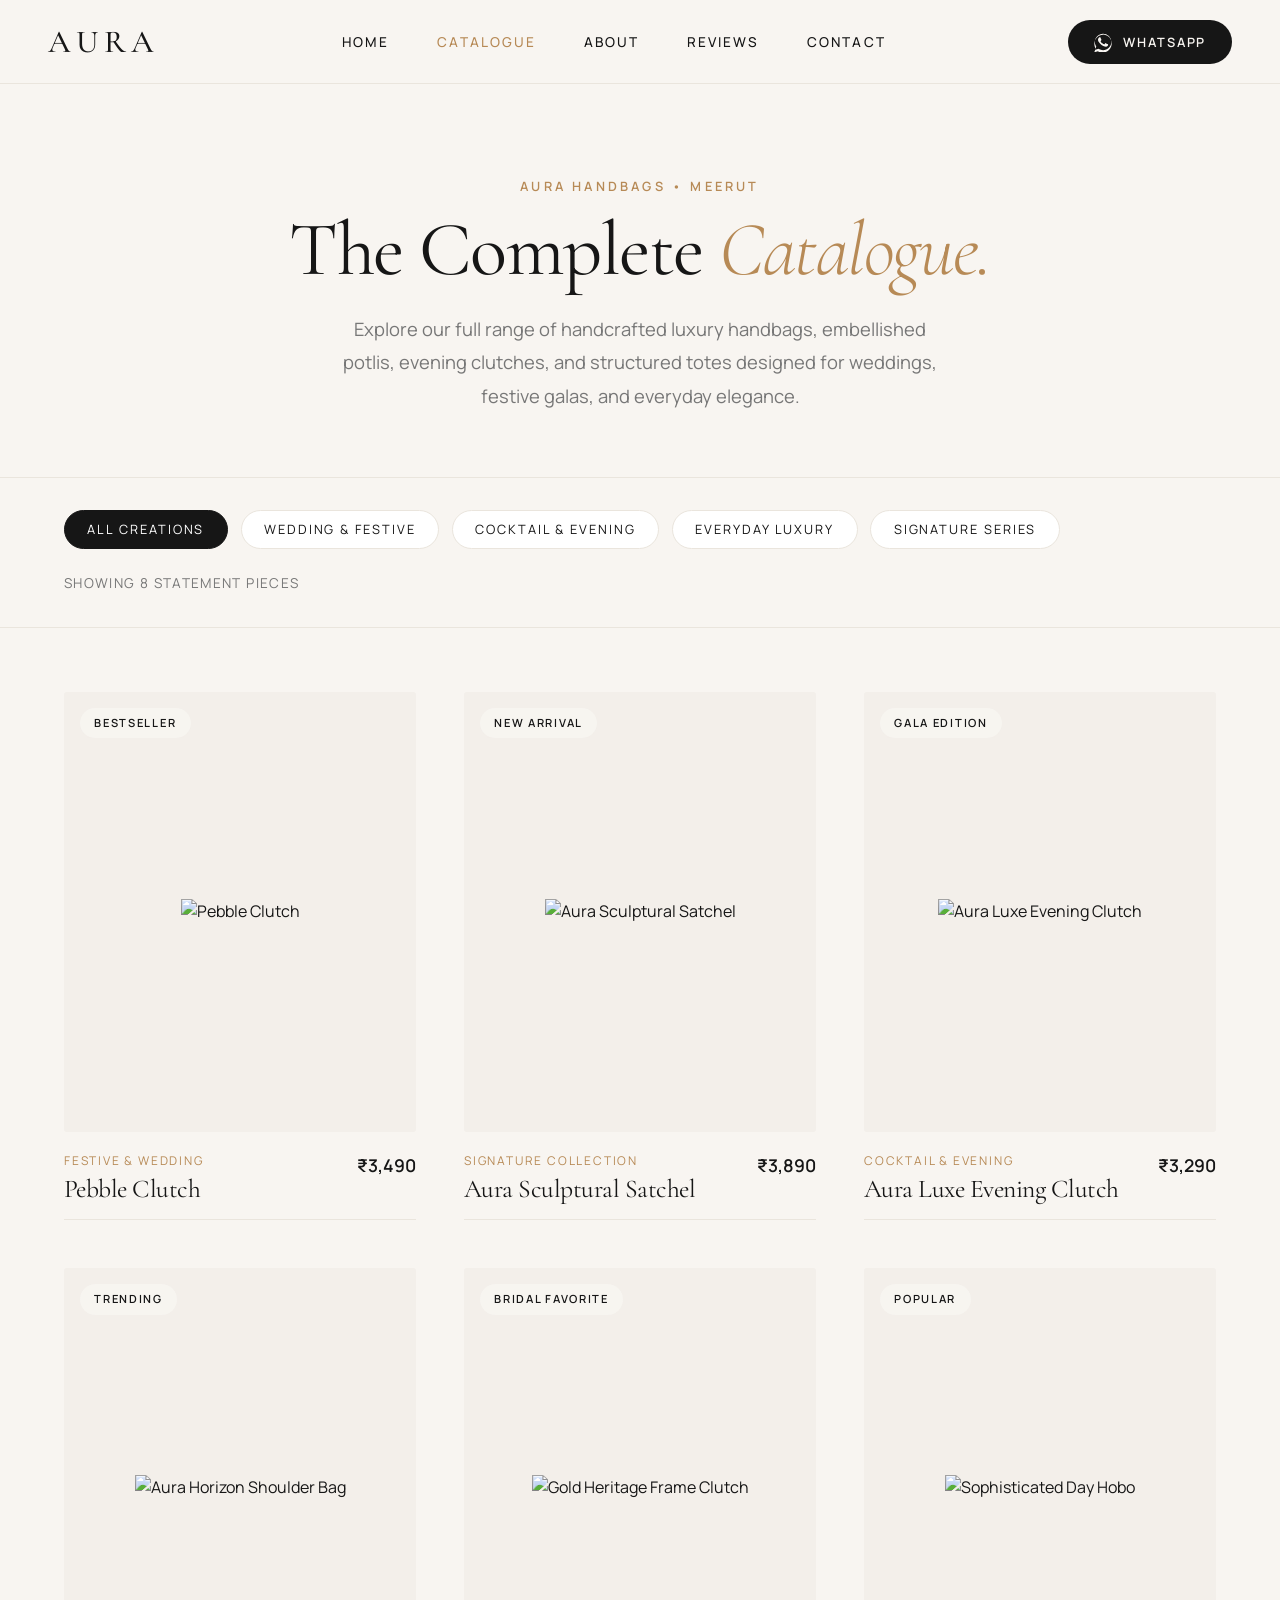
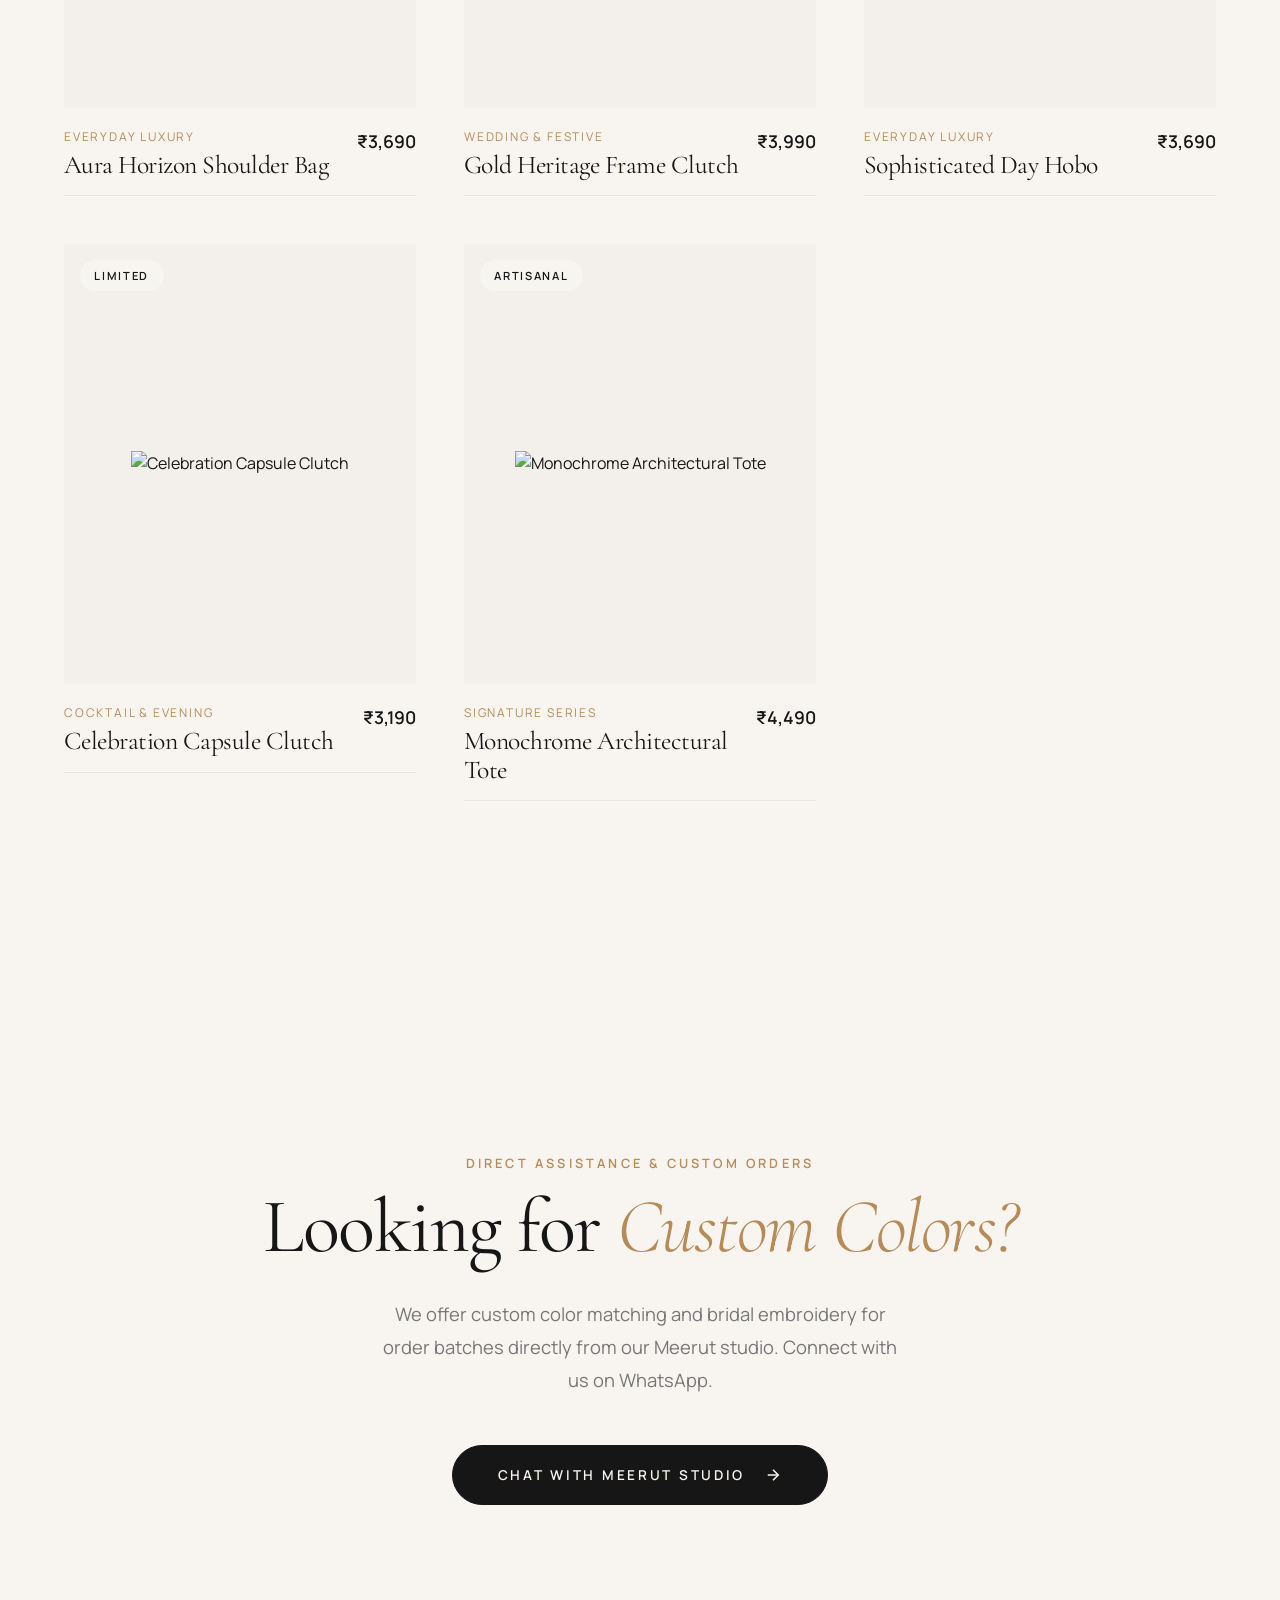
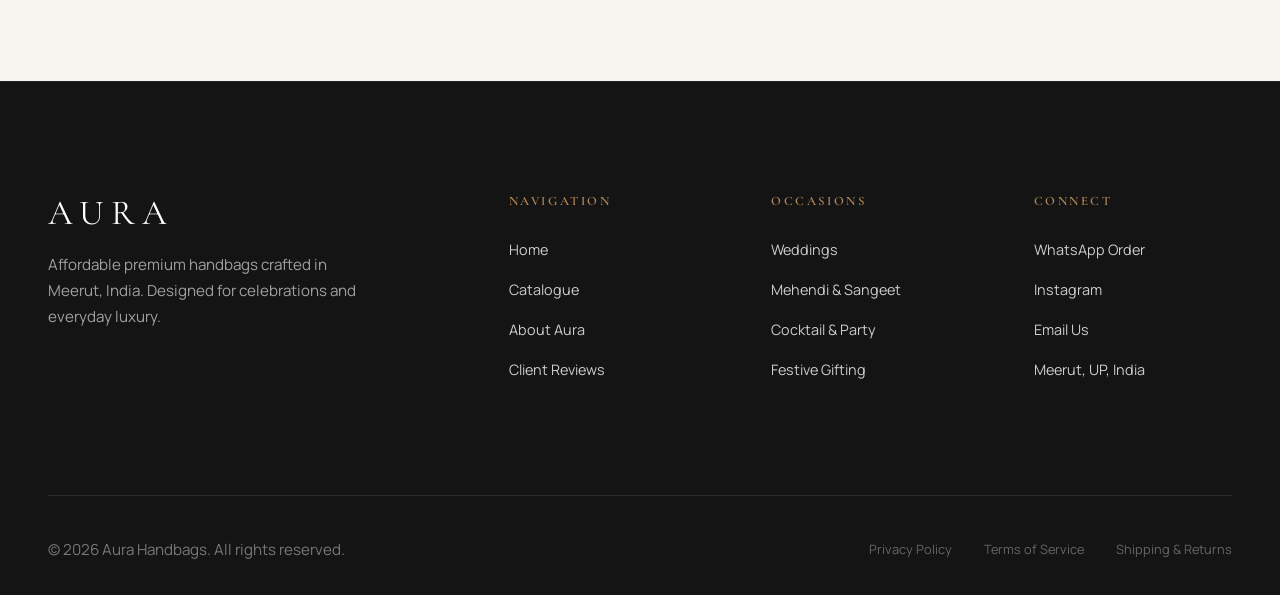
==== collections.html @ 52c67086 "first commit" ====
<!DOCTYPE html>
<html lang="en">
<head>
  <meta charset="UTF-8">
  <meta name="viewport" content="width=device-width, initial-scale=1.0">
  <title>All Collections — AURA Handbags</title>
  <meta name="description" content="Explore the full collection of luxury handbags, bridal potlis, festive clutches, and structured totes by Aura Handbags Meerut.">
  
  <!-- Google Fonts -->
  <link rel="preconnect" href="https://fonts.googleapis.com">
  <link rel="preconnect" href="https://fonts.gstatic.com" crossorigin>
  <link href="https://fonts.googleapis.com/css2?family=Cormorant+Garamond:ital,wght@0,300;0,400;0,500;0,600;1,400&family=Manrope:wght@300;400;500;600;700&display=swap" rel="stylesheet">
  
  <!-- CSS Stylesheets -->
  <link rel="stylesheet" href="css/style.css">
  <link rel="stylesheet" href="css/responsive.css">

  <style>
    /* Collections Page Specific Styles */
    .collections-hero {
      padding: 11rem 4rem 4rem 4rem;
      background-color: var(--bg-primary);
      text-align: center;
      border-bottom: 1px solid var(--border-color);
    }

    .collections-hero-content {
      max-width: 800px;
      margin: 0 auto;
    }

    .collections-hero-title {
      font-size: clamp(3rem, 6vw, 6rem);
      line-height: 1;
      margin-bottom: 1.5rem;
    }

    .collections-hero-title em {
      font-style: italic;
      color: var(--accent-gold);
      font-weight: 300;
    }

    .collections-hero-desc {
      font-size: 1.15rem;
      color: var(--text-secondary);
      line-height: 1.8;
      max-width: 600px;
      margin: 0 auto;
    }

    /* Filter & Controls Bar */
    .filter-bar-section {
      padding: 2rem 4rem;
      background-color: var(--bg-primary);
      position: sticky;
      top: 4.8rem;
      z-index: 100;
      border-bottom: 1px solid var(--border-color);
      backdrop-filter: blur(10px);
      -webkit-backdrop-filter: blur(10px);
    }

    .filter-container {
      max-width: 1600px;
      margin: 0 auto;
      display: flex;
      justify-content: space-between;
      align-items: center;
      flex-wrap: wrap;
      gap: 1.5rem;
    }

    .filter-tags {
      display: flex;
      gap: 0.8rem;
      flex-wrap: wrap;
    }

    .filter-btn {
      font-size: 0.8rem;
      text-transform: uppercase;
      letter-spacing: 0.15em;
      padding: 0.6rem 1.4rem;
      border-radius: 30px;
      border: 1px solid var(--border-color);
      background-color: var(--bg-white);
      color: var(--text-primary);
      cursor: pointer;
      transition: all 0.3s ease;
    }

    .filter-btn.active,
    .filter-btn:hover {
      background-color: var(--text-primary);
      color: var(--bg-white);
      border-color: var(--text-primary);
    }

    .filter-count {
      font-size: 0.85rem;
      color: var(--text-secondary);
      text-transform: uppercase;
      letter-spacing: 0.1em;
    }

    /* Collections Catalogue Grid */
    .catalogue-section {
      padding: 4rem 4rem var(--space-2xl) 4rem;
      background-color: var(--bg-primary);
    }

    .catalogue-grid {
      display: grid;
      grid-template-columns: repeat(3, 1fr);
      gap: 3rem;
      max-width: 1600px;
      margin: 0 auto;
    }

    .catalogue-item {
      display: flex;
      flex-direction: column;
      transition: transform 0.4s var(--ease-out-expo);
    }

    .catalogue-item-img-wrapper {
      position: relative;
      width: 100%;
      aspect-ratio: 4/5;
      overflow: hidden;
      border-radius: 3px;
      background-color: #F3EFEA;
      display: flex;
      align-items: center;
      justify-content: center;
      padding: 1rem;
    }

    .catalogue-item-img-wrapper img {
      max-width: 100%;
      max-height: 100%;
      width: auto;
      height: auto;
      object-fit: contain;
      transition: transform 1s var(--ease-out-expo);
    }

    .catalogue-item:hover .catalogue-item-img-wrapper img {
      transform: scale(1.06);
    }

    .catalogue-badge {
      position: absolute;
      top: 1rem;
      left: 1rem;
      font-size: 0.7rem;
      text-transform: uppercase;
      letter-spacing: 0.15em;
      padding: 0.4rem 0.9rem;
      background-color: rgba(248, 245, 241, 0.9);
      backdrop-filter: blur(4px);
      color: var(--text-primary);
      border-radius: 20px;
      font-weight: 600;
    }

    .catalogue-item-info {
      padding-top: 1.2rem;
      display: flex;
      justify-content: space-between;
      align-items: flex-start;
      border-bottom: 1px solid var(--border-color);
      padding-bottom: 1rem;
    }

    .catalogue-item-cat {
      font-size: 0.75rem;
      text-transform: uppercase;
      letter-spacing: 0.15em;
      color: var(--accent-gold);
      margin-bottom: 0.3rem;
      display: block;
    }

    .catalogue-item-title {
      font-family: var(--font-serif);
      font-size: 1.6rem;
      color: var(--text-primary);
      font-weight: 400;
    }

    .catalogue-item-price {
      font-family: var(--font-sans);
      font-size: 1.1rem;
      font-weight: 600;
      color: var(--text-primary);
    }

    @media screen and (max-width: 1024px) {
      .catalogue-grid {
        grid-template-columns: repeat(2, 1fr);
        gap: 2rem;
      }
      .collections-hero {
        padding: 8rem 2rem 3rem 2rem;
      }
      .filter-bar-section,
      .catalogue-section {
        padding-left: 2rem;
        padding-right: 2rem;
      }
    }

    @media screen and (max-width: 640px) {
      .catalogue-grid {
        grid-template-columns: 1fr;
      }
      .filter-bar-section,
      .catalogue-section {
        padding-left: 1.5rem;
        padding-right: 1.5rem;
      }
    }
  </style>
</head>
<body>

  <!-- Transparent / Sticky Navbar -->
  <header class="navbar scrolled" id="navbar">
    <a href="index.html" class="nav-brand">AURA</a>
    
    <ul class="nav-links" id="nav-menu">
      <li><a href="index.html" class="nav-link">Home</a></li>
      <li><a href="collections.html" class="nav-link active" style="color: var(--accent-gold);">Catalogue</a></li>
      <li><a href="index.html#about" class="nav-link">About</a></li>
      <li><a href="index.html#reviews" class="nav-link">Reviews</a></li>
      <li><a href="#footer" class="nav-link">Contact</a></li>
    </ul>

    <div class="nav-actions">
      <button class="nav-whatsapp-btn whatsapp-trigger" aria-label="Order on WhatsApp">
        <svg viewBox="0 0 24 24">
          <path d="M17.472 14.382c-.297-.149-1.758-.867-2.03-.967-.273-.099-.471-.148-.67.15-.197.297-.767.966-.94 1.164-.173.199-.347.223-.644.075-.297-.15-1.255-.463-2.39-1.475-.883-.788-1.48-1.761-1.653-2.059-.173-.297-.018-.458.13-.606.134-.133.298-.347.446-.521.151-.172.2-.296.3-.495.099-.198.05-.372-.025-.521-.075-.148-.669-1.611-.916-2.206-.242-.579-.487-.501-.669-.51l-.57-.01c-.198 0-.52.074-.792.372s-1.04 1.016-1.04 2.479 1.065 2.876 1.213 3.074c.149.198 2.095 3.2 5.076 4.487.709.306 1.263.489 1.694.626.712.226 1.36.194 1.872.118.571-.085 1.758-.719 2.006-1.413.248-.695.248-1.29.173-1.414-.074-.124-.272-.198-.57-.347m-5.421 7.403h-.004a9.87 9.87 0 01-5.031-1.378l-.361-.214-3.741.982.998-3.648-.235-.374a9.86 9.86 0 01-1.51-5.26c.001-5.45 4.436-9.884 9.888-9.884 2.64 0 5.122 1.03 6.988 2.898a9.825 9.825 0 012.893 6.99c-.002 5.45-4.437 9.884-9.885 9.884m0-18.413C6.442 3.372 1.6 8.213 1.6 14.22c0 2.05.57 4.04 1.646 5.772L1.5 24.283l4.417-1.159c1.67 1.006 3.597 1.537 5.631 1.538h.005c6.01 0 10.852-4.843 10.854-10.852 0-2.898-1.129-5.623-3.18-7.674C17.175 4.085 14.45 2.96 11.601 2.96z"/>
        </svg>
        <span>WhatsApp</span>
      </button>

      <div class="mobile-toggle" aria-label="Toggle Navigation">
        <span></span>
        <span></span>
        <span></span>
      </div>
    </div>
  </header>

  <!-- Collections Hero -->
  <section class="collections-hero">
    <div class="collections-hero-content">
      <span class="subheading">AURA HANDBAGS &bull; MEERUT</span>
      <h1 class="collections-hero-title">The Complete <em>Catalogue.</em></h1>
      <p class="collections-hero-desc">
        Explore our full range of handcrafted luxury handbags, embellished potlis, evening clutches, and structured totes designed for weddings, festive galas, and everyday elegance.
      </p>
    </div>
  </section>

  <!-- Filter & Controls Bar -->
  <section class="filter-bar-section">
    <div class="filter-container">
      <div class="filter-tags">
        <button class="filter-btn active" onclick="filterCatalogue('all', this)">All Creations</button>
        <button class="filter-btn" onclick="filterCatalogue('wedding', this)">Wedding &amp; Festive</button>
        <button class="filter-btn" onclick="filterCatalogue('cocktail', this)">Cocktail &amp; Evening</button>
        <button class="filter-btn" onclick="filterCatalogue('everyday', this)">Everyday Luxury</button>
        <button class="filter-btn" onclick="filterCatalogue('signature', this)">Signature Series</button>
      </div>

      <span class="filter-count" id="item-counter">Showing 8 Statement Pieces</span>
    </div>
  </section>

  <!-- Catalogue Product Grid -->
  <section class="catalogue-section">
    <div class="catalogue-grid" id="catalogue-grid">

      <!-- Item 1 -->
      <div class="catalogue-item" data-category="wedding">
        <a href="product.html?id=pebble-clutch">
          <div class="catalogue-item-img-wrapper">
            <span class="catalogue-badge">Bestseller</span>
            <img src="https://ik.imagekit.io/dhyh95euj/Screenshot_2026_0807_215035.jpg?updatedAt=1786122948588" alt="Pebble Clutch">
          </div>
          <div class="catalogue-item-info">
            <div>
              <span class="catalogue-item-cat">Festive &amp; Wedding</span>
              <h3 class="catalogue-item-title">Pebble Clutch</h3>
            </div>
            <span class="catalogue-item-price">₹3,490</span>
          </div>
        </a>
      </div>

      <!-- Item 2 -->
      <div class="catalogue-item" data-category="signature">
        <a href="product.html?id=aura-satchel">
          <div class="catalogue-item-img-wrapper">
            <span class="catalogue-badge">New Arrival</span>
            <img src="https://ik.imagekit.io/dhyh95euj/Screenshot_2026_0807_214047.jpg?updatedAt=1786122948642" alt="Aura Sculptural Satchel">
          </div>
          <div class="catalogue-item-info">
            <div>
              <span class="catalogue-item-cat">Signature Collection</span>
              <h3 class="catalogue-item-title">Aura Sculptural Satchel</h3>
            </div>
            <span class="catalogue-item-price">₹3,890</span>
          </div>
        </a>
      </div>

      <!-- Item 3 -->
      <div class="catalogue-item" data-category="cocktail">
        <a href="product.html?id=luxe-evening-clutch">
          <div class="catalogue-item-img-wrapper">
            <span class="catalogue-badge">Gala Edition</span>
            <img src="https://ik.imagekit.io/dhyh95euj/Screenshot_2026_0807_213932.jpg?updatedAt=1786122948758" alt="Aura Luxe Evening Clutch">
          </div>
          <div class="catalogue-item-info">
            <div>
              <span class="catalogue-item-cat">Cocktail &amp; Evening</span>
              <h3 class="catalogue-item-title">Aura Luxe Evening Clutch</h3>
            </div>
            <span class="catalogue-item-price">₹3,290</span>
          </div>
        </a>
      </div>

      <!-- Item 4 -->
      <div class="catalogue-item" data-category="everyday">
        <a href="product.html?id=horizon-shoulder-bag">
          <div class="catalogue-item-img-wrapper">
            <span class="catalogue-badge">Trending</span>
            <img src="https://ik.imagekit.io/dhyh95euj/Screenshot_2026_0807_214640.jpg?updatedAt=1786122948462" alt="Aura Horizon Shoulder Bag">
          </div>
          <div class="catalogue-item-info">
            <div>
              <span class="catalogue-item-cat">Everyday Luxury</span>
              <h3 class="catalogue-item-title">Aura Horizon Shoulder Bag</h3>
            </div>
            <span class="catalogue-item-price">₹3,690</span>
          </div>
        </a>
      </div>

      <!-- Item 5 -->
      <div class="catalogue-item" data-category="wedding">
        <a href="product.html?id=royal-potli">
          <div class="catalogue-item-img-wrapper">
            <span class="catalogue-badge">Bridal Favorite</span>
            <img src="https://images.unsplash.com/photo-1594633312681-425c7b97ccd1?auto=format&fit=crop&w=1200&q=80" alt="Gold Heritage Frame Clutch">
          </div>
          <div class="catalogue-item-info">
            <div>
              <span class="catalogue-item-cat">Wedding &amp; Festive</span>
              <h3 class="catalogue-item-title">Gold Heritage Frame Clutch</h3>
            </div>
            <span class="catalogue-item-price">₹3,990</span>
          </div>
        </a>
      </div>

      <!-- Item 6 -->
      <div class="catalogue-item" data-category="everyday">
        <a href="product.html?id=aura-tote">
          <div class="catalogue-item-img-wrapper">
            <span class="catalogue-badge">Popular</span>
            <img src="https://images.unsplash.com/photo-1600857544200-b2f666a9a2ec?auto=format&fit=crop&w=1200&q=80" alt="Sophisticated Day Hobo">
          </div>
          <div class="catalogue-item-info">
            <div>
              <span class="catalogue-item-cat">Everyday Luxury</span>
              <h3 class="catalogue-item-title">Sophisticated Day Hobo</h3>
            </div>
            <span class="catalogue-item-price">₹3,690</span>
          </div>
        </a>
      </div>

      <!-- Item 7 -->
      <div class="catalogue-item" data-category="cocktail">
        <a href="product.html?id=velvet-opulence">
          <div class="catalogue-item-img-wrapper">
            <span class="catalogue-badge">Limited</span>
            <img src="https://images.unsplash.com/photo-1598532163257-ae3c6b2524b6?auto=format&fit=crop&w=1200&q=80" alt="Celebration Capsule Clutch">
          </div>
          <div class="catalogue-item-info">
            <div>
              <span class="catalogue-item-cat">Cocktail &amp; Evening</span>
              <h3 class="catalogue-item-title">Celebration Capsule Clutch</h3>
            </div>
            <span class="catalogue-item-price">₹3,190</span>
          </div>
        </a>
      </div>

      <!-- Item 8 -->
      <div class="catalogue-item" data-category="signature">
        <a href="product.html?id=classic-carryall">
          <div class="catalogue-item-img-wrapper">
            <span class="catalogue-badge">Artisanal</span>
            <img src="https://images.unsplash.com/photo-1584917865442-de89df76afd3?auto=format&fit=crop&w=1200&q=80" alt="Monochrome Architectural Tote">
          </div>
          <div class="catalogue-item-info">
            <div>
              <span class="catalogue-item-cat">Signature Series</span>
              <h3 class="catalogue-item-title">Monochrome Architectural Tote</h3>
            </div>
            <span class="catalogue-item-price">₹4,490</span>
          </div>
        </a>
      </div>

    </div>
  </section>

  <!-- Final CTA Section -->
  <section class="final-cta-section">
    <div class="final-cta-content">
      <span class="subheading">Direct Assistance &amp; Custom Orders</span>
      <h2 class="final-cta-title">Looking for <em>Custom Colors?</em></h2>
      <p class="final-cta-desc">
        We offer custom color matching and bridal embroidery for order batches directly from our Meerut studio. Connect with us on WhatsApp.
      </p>
      <button class="btn-magnetic btn-primary whatsapp-trigger">
        <span class="btn-text">Chat with Meerut Studio</span>
        <svg class="btn-arrow" viewBox="0 0 24 24" fill="none" stroke="currentColor" stroke-width="2">
          <line x1="5" y1="12" x2="19" y2="12"></line>
          <polyline points="12 5 19 12 12 19"></polyline>
        </svg>
      </button>
    </div>
  </section>

  <!-- Minimal Footer -->
  <footer class="footer" id="footer">
    <div class="footer-top">
      <div class="footer-brand">
        <h3 class="footer-logo">AURA</h3>
        <p class="footer-tagline">
          Affordable premium handbags crafted in Meerut, India. Designed for celebrations and everyday luxury.
        </p>
      </div>

      <div>
        <h4 class="footer-col-title">Navigation</h4>
        <ul class="footer-links">
          <li><a href="index.html">Home</a></li>
          <li><a href="collections.html">Catalogue</a></li>
          <li><a href="index.html#about">About Aura</a></li>
          <li><a href="index.html#reviews">Client Reviews</a></li>
        </ul>
      </div>

      <div>
        <h4 class="footer-col-title">Occasions</h4>
        <ul class="footer-links">
          <li><a href="collections.html">Weddings</a></li>
          <li><a href="collections.html">Mehendi &amp; Sangeet</a></li>
          <li><a href="collections.html">Cocktail &amp; Party</a></li>
          <li><a href="collections.html">Festive Gifting</a></li>
        </ul>
      </div>

      <div>
        <h4 class="footer-col-title">Connect</h4>
        <ul class="footer-links">
          <li><a href="#" class="whatsapp-trigger">WhatsApp Order</a></li>
          <li><a href="https://instagram.com" target="_blank" rel="noopener">Instagram</a></li>
          <li><a href="mailto:info@aurahandbags.com">Email Us</a></li>
          <li><a href="#">Meerut, UP, India</a></li>
        </ul>
      </div>
    </div>

    <div class="footer-bottom">
      <p>&copy; 2026 Aura Handbags. All rights reserved.</p>
      <div class="footer-legal">
        <a href="#">Privacy Policy</a>
        <a href="#">Terms of Service</a>
        <a href="#">Shipping &amp; Returns</a>
      </div>
    </div>
  </footer>

  <!-- CDN Scripts -->
  <script src="https://cdnjs.cloudflare.com/ajax/libs/gsap/3.12.5/gsap.min.js"></script>
  <script src="https://cdnjs.cloudflare.com/ajax/libs/gsap/3.12.5/ScrollTrigger.min.js"></script>
  <script src="https://cdn.jsdelivr.net/npm/@studio-freight/lenis@1.0.42/dist/lenis.min.js"></script>
  <script src="https://unpkg.com/split-type"></script>

  <!-- Application Modules -->
  <script src="js/animations.js"></script>
  <script src="js/main.js"></script>

  <script>
    // Catalogue Category Filtering Function
    function filterCatalogue(category, btn) {
      document.querySelectorAll('.filter-btn').forEach(b => b.classList.remove('active'));
      btn.classList.add('active');

      const items = document.querySelectorAll('.catalogue-item');
      let visibleCount = 0;

      items.forEach(item => {
        const itemCat = item.getAttribute('data-category');
        if (category === 'all' || itemCat === category) {
          gsap.to(item, {
            display: 'flex',
            opacity: 1,
            scale: 1,
            duration: 0.4,
            ease: 'power2.out'
          });
          visibleCount++;
        } else {
          gsap.to(item, {
            opacity: 0,
            scale: 0.95,
            duration: 0.3,
            ease: 'power2.in',
            onComplete: () => {
              item.style.display = 'none';
            }
          });
        }
      });

      const counter = document.getElementById('item-counter');
      if (counter) {
        counter.textContent = `Showing ${visibleCount} Statement Pieces`;
      }
    }
  </script>
</body>
</html>
---- css/style.css ----
/* ==========================================================================
   AURA HANDBAGS - Editorial Luxury Design System
   ========================================================================== */

/* --------------------------------------------------------------------------
   1. CSS Custom Properties & Reset
   -------------------------------------------------------------------------- */
:root {
  /* Color Palette */
  --bg-primary: #F8F5F1;
  --bg-white: #FFFFFF;
  --text-primary: #161616;
  --text-secondary: #777777;
  --accent-gold: #B78A56;
  --border-color: #EAE5DD;
  --border-dark: #D4CDC4;

  /* Fonts */
  --font-serif: 'Cormorant Garamond', Georgia, serif;
  --font-sans: 'Manrope', -apple-system, BlinkMacSystemFont, 'Segoe UI', Roboto, sans-serif;

  /* Spacing System */
  --space-xs: 0.5rem;    /* 8px */
  --space-sm: 1rem;     /* 16px */
  --space-md: 2rem;     /* 32px */
  --space-lg: 4rem;     /* 64px */
  --space-xl: 7rem;     /* 112px */
  --space-2xl: 11rem;   /* 176px */

  /* Transitions */
  --ease-out-expo: cubic-bezier(0.16, 1, 0.3, 1);
  --ease-in-out-sine: cubic-bezier(0.37, 0, 0.63, 1);
  --transition-smooth: all 0.6s var(--ease-out-expo);
  --transition-fast: all 0.3s ease;
}

*, *::before, *::after {
  box-sizing: border-box;
  margin: 0;
  padding: 0;
}

html {
  font-size: 16px;
  scroll-behavior: auto; /* Handled by Lenis */
  background-color: var(--bg-primary);
  color: var(--text-primary);
  -webkit-font-smoothing: antialiased;
  -moz-osx-font-smoothing: grayscale;
}

body {
  font-family: var(--font-sans);
  font-weight: 400;
  line-height: 1.6;
  overflow-x: hidden;
  background-color: var(--bg-primary);
  color: var(--text-primary);
  cursor: default;
}

/* Default cursor restored */

img {
  max-width: 100%;
  height: auto;
  display: block;
  object-fit: cover;
}

a {
  color: inherit;
  text-decoration: none;
}

button {
  background: none;
  border: none;
  font-family: inherit;
  color: inherit;
  outline: none;
}

/* --------------------------------------------------------------------------
   2. Typography
   -------------------------------------------------------------------------- */
h1, h2, h3, h4, .font-serif {
  font-family: var(--font-serif);
  font-weight: 400;
  line-height: 1.1;
  letter-spacing: -0.02em;
}

h1 {
  font-size: clamp(3rem, 7.5vw, 7.5rem);
}

h2 {
  font-size: clamp(2.25rem, 5vw, 5rem);
}

h3 {
  font-size: clamp(1.75rem, 3.5vw, 3rem);
}

p {
  font-size: clamp(0.95rem, 1.15vw, 1.15rem);
  color: var(--text-secondary);
  line-height: 1.8;
}

.subheading {
  font-family: var(--font-sans);
  font-size: 0.8rem;
  text-transform: uppercase;
  letter-spacing: 0.25em;
  color: var(--accent-gold);
  font-weight: 600;
  margin-bottom: var(--space-sm);
  display: block;
}

/* Custom cursor disabled */

/* --------------------------------------------------------------------------
   4. Page Loader
   -------------------------------------------------------------------------- */
.page-loader {
  position: fixed;
  top: 0;
  left: 0;
  width: 100vw;
  height: 100vh;
  background-color: var(--bg-white);
  z-index: 10000;
  display: flex;
  flex-direction: column;
  align-items: center;
  justify-content: center;
  gap: 2rem;
}

.loader-brand {
  font-family: var(--font-serif);
  font-size: clamp(2.5rem, 6vw, 5rem);
  letter-spacing: 0.3em;
  text-transform: uppercase;
  color: var(--text-primary);
  overflow: hidden;
}

.loader-brand span {
  display: inline-block;
  transform: translateY(100%);
}

.loader-progress-container {
  width: 180px;
  height: 2px;
  background-color: var(--border-color);
  overflow: hidden;
  position: relative;
}

.loader-progress-bar {
  position: absolute;
  top: 0;
  left: 0;
  width: 0%;
  height: 100%;
  background-color: var(--accent-gold);
  transition: width 0.1s linear;
}

.loader-subtitle {
  font-size: 0.75rem;
  letter-spacing: 0.2em;
  text-transform: uppercase;
  color: var(--text-secondary);
}

/* --------------------------------------------------------------------------
   5. Transparent Navigation Bar
   -------------------------------------------------------------------------- */
.navbar {
  position: fixed;
  top: 0;
  left: 0;
  width: 100%;
  padding: 2.2rem 4rem;
  z-index: 1000;
  display: flex;
  align-items: center;
  justify-content: space-between;
  transition: padding 0.5s var(--ease-out-expo), background-color 0.5s ease, border-bottom 0.5s ease;
}

.navbar.scrolled {
  padding: 1.2rem 4rem;
  background-color: rgba(248, 245, 241, 0.92);
  backdrop-filter: blur(12px);
  -webkit-backdrop-filter: blur(12px);
  border-bottom: 1px solid var(--border-color);
}

/* Online Image Watermark Badge */
.online-image-watermark {
  position: absolute;
  top: 10px;
  right: 10px;
  background-color: rgba(22, 22, 22, 0.75);
  backdrop-filter: blur(4px);
  -webkit-backdrop-filter: blur(4px);
  color: #FFFFFF;
  font-size: 0.62rem;
  font-family: var(--font-sans);
  text-transform: uppercase;
  letter-spacing: 0.15em;
  font-weight: 600;
  padding: 0.35rem 0.7rem;
  border-radius: 20px;
  z-index: 10;
  pointer-events: none;
  border: 1px solid rgba(255, 255, 255, 0.25);
  box-shadow: 0 4px 12px rgba(0, 0, 0, 0.15);
}

.nav-brand {
  font-family: var(--font-serif);
  font-size: 2rem;
  font-weight: 500;
  letter-spacing: 0.18em;
  text-transform: uppercase;
  color: var(--text-primary);
}

.nav-links {
  display: flex;
  align-items: center;
  gap: 3rem;
  list-style: none;
}

.nav-link {
  font-size: 0.85rem;
  text-transform: uppercase;
  letter-spacing: 0.15em;
  font-weight: 500;
  color: var(--text-primary);
  position: relative;
  padding: 0.3rem 0;
  transition: color 0.3s ease;
}

.nav-link::after {
  content: '';
  position: absolute;
  bottom: 0;
  left: 0;
  width: 0%;
  height: 1px;
  background-color: var(--accent-gold);
  transition: width 0.3s var(--ease-out-expo);
}

.nav-link:hover {
  color: var(--accent-gold);
}

.nav-link:hover::after {
  width: 100%;
}

.nav-actions {
  display: flex;
  align-items: center;
  gap: 1.5rem;
}

.nav-whatsapp-btn {
  display: inline-flex;
  align-items: center;
  gap: 0.6rem;
  font-size: 0.8rem;
  text-transform: uppercase;
  letter-spacing: 0.15em;
  font-weight: 600;
  color: var(--bg-primary);
  background-color: var(--text-primary);
  padding: 0.75rem 1.6rem;
  border-radius: 40px;
  transition: var(--transition-smooth);
  position: relative;
  overflow: hidden;
}

.nav-whatsapp-btn:hover {
  background-color: var(--accent-gold);
  color: var(--bg-white);
}

.nav-whatsapp-btn svg {
  width: 20px;
  height: 20px;
  fill: currentColor;
  flex-shrink: 0;
}

/* Mobile Menu Toggle */
.mobile-toggle {
  display: none;
  flex-direction: column;
  gap: 6px;
  width: 28px;
  cursor: pointer;
  z-index: 1001;
}

.mobile-toggle span {
  display: block;
  width: 100%;
  height: 1.5px;
  background-color: var(--text-primary);
  transition: var(--transition-fast);
}

/* --------------------------------------------------------------------------
   6. Hero Section
   -------------------------------------------------------------------------- */
.hero-section {
  position: relative;
  min-height: 100vh;
  width: 100%;
  padding: 10rem 4rem 4rem 4rem;
  display: flex;
  align-items: center;
  overflow: hidden;
  background-color: var(--bg-primary);
}

.hero-bg-overlay {
  position: absolute;
  top: 0;
  left: 0;
  width: 100%;
  height: 100%;
  background: radial-gradient(circle at 70% 30%, rgba(234, 229, 221, 0.5) 0%, transparent 60%);
  pointer-events: none;
  z-index: 1;
}

.hero-grid {
  display: grid;
  grid-template-columns: 1fr 1fr;
  align-items: center;
  width: 100%;
  max-width: 1600px;
  margin: 0 auto;
  gap: 4rem;
  position: relative;
  z-index: 2;
}

.hero-content {
  display: flex;
  flex-direction: column;
  align-items: flex-start;
  max-width: 640px;
}

.hero-tag {
  font-size: 0.85rem;
  text-transform: uppercase;
  letter-spacing: 0.3em;
  color: var(--accent-gold);
  font-weight: 600;
  margin-bottom: 1.5rem;
}

.hero-title {
  font-size: clamp(3.5rem, 6.5vw, 6.5rem);
  line-height: 0.95;
  margin-bottom: 2rem;
  color: var(--text-primary);
}

.hero-title em {
  font-style: italic;
  font-weight: 300;
  color: var(--accent-gold);
}

.hero-description {
  font-size: 1.15rem;
  color: var(--text-secondary);
  margin-bottom: 3rem;
  max-width: 480px;
  line-height: 1.8;
}

.hero-visual {
  position: relative;
  width: 100%;
  height: 70vh;
  max-height: 750px;
  display: flex;
  align-items: center;
  justify-content: center;
}

.hero-image-wrapper {
  position: relative;
  width: 85%;
  height: 90%;
  border-radius: 4px;
  overflow: hidden;
  box-shadow: 0 30px 60px rgba(0, 0, 0, 0.06);
}

.hero-image-wrapper img {
  width: 100%;
  height: 100%;
  object-fit: cover;
  transform: scale(1.1);
  transition: transform 1.2s var(--ease-out-expo);
}

.hero-floating-tag {
  position: absolute;
  bottom: 10%;
  left: -5%;
  background: var(--bg-white);
  padding: 1.5rem 2rem;
  border-radius: 2px;
  box-shadow: 0 20px 40px rgba(0, 0, 0, 0.05);
  border: 1px solid var(--border-color);
  z-index: 3;
}

.hero-floating-tag span {
  display: block;
}

.hero-floating-tag .tag-label {
  font-size: 0.75rem;
  text-transform: uppercase;
  letter-spacing: 0.15em;
  color: var(--text-secondary);
}

.hero-floating-tag .tag-val {
  font-family: var(--font-serif);
  font-size: 1.5rem;
  color: var(--text-primary);
  font-weight: 500;
}

/* --------------------------------------------------------------------------
   7. Buttons & Magnetic Micro-interactions
   -------------------------------------------------------------------------- */
.btn-magnetic {
  display: inline-flex;
  align-items: center;
  gap: 1.2rem;
  padding: 1.25rem 2.8rem;
  border-radius: 50px;
  font-size: 0.85rem;
  text-transform: uppercase;
  letter-spacing: 0.2em;
  font-weight: 600;
  position: relative;
  overflow: hidden;
  transition: transform 0.3s ease;
}

.btn-primary {
  background-color: var(--text-primary);
  color: var(--bg-primary);
  border: 1px solid var(--text-primary);
}

.btn-primary .btn-text {
  position: relative;
  z-index: 2;
  transition: color 0.4s ease;
}

.btn-primary .btn-arrow {
  position: relative;
  z-index: 2;
  width: 18px;
  height: 18px;
  transition: transform 0.4s var(--ease-out-expo);
}

.btn-primary::before {
  content: '';
  position: absolute;
  top: 50%;
  left: 50%;
  width: 300%;
  height: 300%;
  background-color: var(--accent-gold);
  border-radius: 50%;
  transform: translate(-50%, -50%) scale(0);
  transition: transform 0.6s var(--ease-out-expo);
  z-index: 1;
}

.btn-primary:hover::before {
  transform: translate(-50%, -50%) scale(1);
}

.btn-primary:hover .btn-text {
  color: var(--bg-white);
}

.btn-primary:hover .btn-arrow {
  transform: translateX(6px);
}

.btn-secondary {
  background-color: transparent;
  color: var(--text-primary);
  border: 1px solid var(--border-dark);
}

.btn-secondary:hover {
  border-color: var(--text-primary);
  background-color: rgba(22, 22, 22, 0.03);
}

/* --------------------------------------------------------------------------
   8. Featured Collection Section (Editorial Composition)
   -------------------------------------------------------------------------- */
.collection-section {
  padding: var(--space-xl) 4rem;
  background-color: var(--bg-primary);
  position: relative;
}

.section-header {
  max-width: 600px;
  margin-bottom: var(--space-lg);
}

.section-header .section-title {
  font-size: clamp(2.5rem, 4.5vw, 4.5rem);
  margin-top: 0.5rem;
}

/* Asymmetric Editorial Grid */
.collection-editorial-grid {
  display: grid;
  grid-template-columns: repeat(12, 1fr);
  gap: 2.5rem;
  align-items: start;
}

.collection-item {
  position: relative;
}

.collection-item-1 {
  grid-column: 1 / span 7;
}

.collection-item-2 {
  grid-column: 8 / span 5;
  margin-top: 6rem;
}

.collection-item-3 {
  grid-column: 2 / span 5;
  margin-top: -3rem;
}

.collection-item-4 {
  grid-column: 7 / span 6;
  margin-top: 4rem;
}

.item-image-wrapper {
  position: relative;
  width: 100%;
  aspect-ratio: 4/5;
  overflow: hidden;
  border-radius: 3px;
  background-color: #F3EFEA;
  display: flex;
  align-items: center;
  justify-content: center;
  padding: 1rem;
}

.item-image-wrapper img {
  max-width: 100%;
  max-height: 100%;
  width: auto;
  height: auto;
  object-fit: contain;
  transition: transform 1.2s var(--ease-out-expo), filter 0.8s ease;
}

.collection-item:hover .item-image-wrapper img {
  transform: scale(1.05);
}

/* Product Info Overlay on Hover */
.item-info {
  margin-top: 1.5rem;
  display: flex;
  justify-content: space-between;
  align-items: flex-end;
  border-bottom: 1px solid var(--border-color);
  padding-bottom: 1rem;
}

.item-details .item-cat {
  font-size: 0.75rem;
  text-transform: uppercase;
  letter-spacing: 0.18em;
  color: var(--accent-gold);
  margin-bottom: 0.3rem;
}

.item-details .item-name {
  font-family: var(--font-serif);
  font-size: 1.8rem;
  font-weight: 400;
  color: var(--text-primary);
}

.item-price-tag {
  text-align: right;
}

.item-price-tag .item-price {
  font-family: var(--font-sans);
  font-size: 1.1rem;
  font-weight: 600;
  color: var(--text-primary);
}

.item-price-tag .item-cta {
  font-size: 0.75rem;
  text-transform: uppercase;
  letter-spacing: 0.12em;
  color: var(--accent-gold);
  display: block;
  opacity: 0;
  transform: translateY(5px);
  transition: opacity 0.3s ease, transform 0.3s ease;
}

.collection-item:hover .item-cta {
  opacity: 1;
  transform: translateY(0);
}

/* --------------------------------------------------------------------------
   9. Pinned Horizontal Scroll Section
   -------------------------------------------------------------------------- */
.horizontal-scroll-section {
  position: relative;
  overflow: hidden;
  background-color: #121212;
  color: #FFFFFF;
}

.horizontal-scroll-container {
  height: 100vh;
  width: 100%;
  display: flex;
  align-items: center;
  position: relative;
}

.horizontal-track {
  display: flex;
  gap: 8vw;
  padding: 0 10vw;
  height: 75vh;
  align-items: center;
  will-change: transform;
}

.horizontal-slide {
  flex: 0 0 70vw;
  max-width: 950px;
  height: 100%;
  display: grid;
  grid-template-columns: 1fr 1fr;
  gap: 4rem;
  align-items: center;
  background-color: #1A1A1A;
  padding: 3.5rem;
  border-radius: 4px;
  border: 1px solid rgba(255, 255, 255, 0.08);
}

.slide-image-wrapper {
  width: 100%;
  height: 100%;
  overflow: hidden;
  border-radius: 2px;
}

.slide-image-wrapper img {
  width: 100%;
  height: 100%;
  object-fit: cover;
  transition: transform 1.2s var(--ease-out-expo);
}

.horizontal-slide:hover .slide-image-wrapper img {
  transform: scale(1.06);
}

.slide-content {
  display: flex;
  flex-direction: column;
  align-items: flex-start;
}

.slide-number {
  font-family: var(--font-serif);
  font-size: 3rem;
  color: var(--accent-gold);
  margin-bottom: 1rem;
  opacity: 0.8;
}

.slide-title {
  font-size: clamp(2rem, 3.5vw, 3.2rem);
  color: #FFFFFF;
  line-height: 1.1;
  margin-bottom: 1.5rem;
}

.slide-desc {
  color: rgba(255, 255, 255, 0.65);
  font-size: 1rem;
  margin-bottom: 2.5rem;
}

.slide-btn {
  border-color: rgba(255, 255, 255, 0.3);
  color: #FFFFFF;
}

.slide-btn:hover {
  background-color: var(--accent-gold);
  border-color: var(--accent-gold);
  color: #FFFFFF;
}

/* --------------------------------------------------------------------------
   10. About Aura Section (Editorial Split)
   -------------------------------------------------------------------------- */
.about-section {
  padding: var(--space-2xl) 4rem var(--space-xl) 4rem;
  background-color: var(--bg-primary);
}

.about-grid {
  display: grid;
  grid-template-columns: 1fr 1fr;
  gap: 6rem;
  align-items: center;
  max-width: 1500px;
  margin: 0 auto;
}

.about-visual {
  position: relative;
}

.about-img-container {
  position: relative;
  width: 100%;
  height: 680px;
  border-radius: 4px;
  overflow: hidden;
}

.about-img-container img {
  width: 100%;
  height: 100%;
  object-fit: cover;
}

.about-badge {
  position: absolute;
  top: -2rem;
  right: -2rem;
  width: 140px;
  height: 140px;
  background-color: var(--accent-gold);
  color: var(--bg-white);
  border-radius: 50%;
  display: flex;
  flex-direction: column;
  align-items: center;
  justify-content: center;
  text-align: center;
  font-family: var(--font-serif);
  font-size: 1.1rem;
  box-shadow: 0 15px 30px rgba(183, 138, 86, 0.3);
}

.about-badge span {
  font-family: var(--font-sans);
  font-size: 0.65rem;
  text-transform: uppercase;
  letter-spacing: 0.15em;
}

.about-content {
  display: flex;
  flex-direction: column;
  align-items: flex-start;
}

.about-title {
  font-size: clamp(2.5rem, 4.5vw, 4.5rem);
  margin-bottom: 2rem;
  line-height: 1.05;
}

.about-lead {
  font-size: 1.25rem;
  color: var(--text-primary);
  font-weight: 400;
  margin-bottom: 1.5rem;
  line-height: 1.6;
}

.about-text {
  margin-bottom: 3rem;
}

/* Stat Grid */
.about-stats-grid {
  display: grid;
  grid-template-columns: repeat(2, 1fr);
  gap: 2.5rem;
  width: 100%;
  border-top: 1px solid var(--border-color);
  padding-top: 2.5rem;
}

.stat-item {
  display: flex;
  flex-direction: column;
}

.stat-number {
  font-family: var(--font-serif);
  font-size: 3.2rem;
  color: var(--text-primary);
  line-height: 1;
  font-weight: 500;

  display: flex;
  align-items: baseline;
}

.stat-number .plus {
  color: var(--accent-gold);
  font-size: 2.2rem;
  margin-left: 0.2rem;
}

.stat-label {
  font-size: 0.85rem;
  text-transform: uppercase;
  letter-spacing: 0.12em;
  color: var(--text-secondary);
  margin-top: 0.5rem;
}

/* --------------------------------------------------------------------------
   11. Why Choose Aura (Typography-First, No Icons)
   -------------------------------------------------------------------------- */
.why-section {
  padding: var(--space-xl) 4rem;
  background-color: var(--bg-white);
  border-top: 1px solid var(--border-color);
  border-bottom: 1px solid var(--border-color);
}

.why-header {
  text-align: center;
  max-width: 700px;
  margin: 0 auto var(--space-xl) auto;
}

.why-grid {
  display: grid;
  grid-template-columns: repeat(4, 1fr);
  gap: 3rem;
  max-width: 1600px;
  margin: 0 auto;
}

.why-card {
  display: flex;
  flex-direction: column;
  padding-top: 2rem;
  border-top: 1px solid var(--border-color);
  transition: border-color 0.4s ease;
}

.why-card:hover {
  border-color: var(--accent-gold);
}

.why-num {
  font-family: var(--font-serif);
  font-size: 3.5rem;
  color: var(--accent-gold);
  line-height: 1;
  margin-bottom: 1.5rem;
  font-weight: 300;
}

.why-title {
  font-family: var(--font-serif);
  font-size: 1.75rem;
  margin-bottom: 1rem;
  color: var(--text-primary);
}

.why-desc {
  font-size: 0.95rem;
  color: var(--text-secondary);
  line-height: 1.7;
}

/* --------------------------------------------------------------------------
   12. Editorial Photography Banner
   -------------------------------------------------------------------------- */
.editorial-banner-section {
  position: relative;
  width: 100%;
  height: 85vh;
  min-height: 600px;
  display: flex;
  align-items: center;
  justify-content: center;
  overflow: hidden;
  background-color: #000;
}

.editorial-banner-bg {
  position: absolute;
  top: 0;
  left: 0;
  width: 100%;
  height: 100%;
  object-fit: cover;
  opacity: 0.75;
  filter: brightness(0.9);
  transform: scale(1.08);
}

.editorial-banner-content {
  position: relative;
  z-index: 2;
  text-align: center;
  color: #FFFFFF;
  max-width: 900px;
  padding: 0 2rem;
}

.editorial-banner-title {
  font-size: clamp(3rem, 6vw, 6.5rem);
  line-height: 1;
  margin-bottom: 2rem;
  color: #FFFFFF;
  text-shadow: 0 10px 30px rgba(0, 0, 0, 0.4);
}

.editorial-banner-title em {
  font-style: italic;
  color: var(--accent-gold);
  font-weight: 300;
}

.editorial-banner-tag {
  font-size: 0.85rem;
  text-transform: uppercase;
  letter-spacing: 0.3em;
  color: var(--accent-gold);
  font-weight: 600;
  margin-bottom: 1.5rem;
  display: block;
}

/* --------------------------------------------------------------------------
   13. Instagram / Campaign Masonry Gallery
   -------------------------------------------------------------------------- */
.instagram-section {
  padding: var(--space-2xl) 4rem var(--space-xl) 4rem;
  background-color: var(--bg-primary);
}

.insta-grid {
  display: grid;
  grid-template-columns: repeat(4, 1fr);
  gap: 2rem;
  max-width: 1600px;
  margin: 0 auto;
}

.insta-item {
  position: relative;
  overflow: hidden;
  border-radius: 3px;
  aspect-ratio: 1;
}

.insta-item-tall {
  aspect-ratio: 4/5;
}

.insta-item img {
  width: 100%;
  height: 100%;
  object-fit: cover;
  transition: transform 1s var(--ease-out-expo);
}

.insta-overlay {
  position: absolute;
  top: 0;
  left: 0;
  width: 100%;
  height: 100%;
  background: rgba(22, 22, 22, 0.4);
  display: flex;
  align-items: center;
  justify-content: center;
  opacity: 0;
  transition: opacity 0.4s ease;
}

.insta-overlay span {
  font-size: 0.8rem;
  text-transform: uppercase;
  letter-spacing: 0.2em;
  color: #FFFFFF;
  border: 1px solid rgba(255, 255, 255, 0.6);
  padding: 0.8rem 1.6rem;
  border-radius: 30px;
  transform: translateY(10px);
  transition: transform 0.4s var(--ease-out-expo);
}

.insta-item:hover img {
  transform: scale(1.08);
}

.insta-item:hover .insta-overlay {
  opacity: 1;
}

.insta-item:hover .insta-overlay span {
  transform: translateY(0);
}

/* --------------------------------------------------------------------------
   14. Customer Reviews Section
   -------------------------------------------------------------------------- */
.reviews-section {
  padding: var(--space-xl) 4rem;
  background-color: var(--bg-white);
  border-top: 1px solid var(--border-color);
}

.reviews-container {
  max-width: 1000px;
  margin: 0 auto;
  text-align: center;
  position: relative;
}

.quote-icon {
  font-family: var(--font-serif);
  font-size: 6rem;
  color: var(--accent-gold);
  line-height: 0.5;
  margin-bottom: 2rem;
  opacity: 0.5;
}

.review-quote {
  font-family: var(--font-serif);
  font-size: clamp(1.8rem, 3vw, 2.8rem);
  line-height: 1.35;
  color: var(--text-primary);
  margin-bottom: 2.5rem;
  font-weight: 300;
  font-style: italic;
}

.review-author {
  display: flex;
  align-items: center;
  justify-content: center;
  gap: 1.2rem;
}

.author-avatar {
  width: 60px;
  height: 60px;
  border-radius: 50%;
  overflow: hidden;
  border: 2px solid var(--accent-gold);
}

.author-avatar img {
  width: 100%;
  height: 100%;
  object-fit: cover;
}

.author-meta {
  text-align: left;
}

.author-name {
  font-family: var(--font-sans);
  font-size: 1rem;
  font-weight: 600;
  color: var(--text-primary);
}

.author-location {
  font-size: 0.78rem;
  color: var(--text-secondary);
  text-transform: uppercase;
  letter-spacing: 0.1em;
}

/* --------------------------------------------------------------------------
   15. Final CTA Section
   -------------------------------------------------------------------------- */
.final-cta-section {
  padding: var(--space-2xl) 4rem;
  background-color: var(--bg-primary);
  text-align: center;
  position: relative;
  overflow: hidden;
}

.final-cta-content {
  max-width: 850px;
  margin: 0 auto;
  display: flex;
  flex-direction: column;
  align-items: center;
}

.final-cta-title {
  font-size: clamp(3rem, 6vw, 6rem);
  line-height: 1;
  margin-bottom: 2rem;
}

.final-cta-title em {
  color: var(--accent-gold);
  font-style: italic;
  font-weight: 300;
}

.final-cta-desc {
  font-size: 1.15rem;
  color: var(--text-secondary);
  margin-bottom: 3rem;
  max-width: 520px;
}

/* --------------------------------------------------------------------------
   16. Minimalist Footer
   -------------------------------------------------------------------------- */
.footer {
  background-color: #141414;
  color: #888888;
  padding: var(--space-xl) 4rem var(--space-md) 4rem;
  border-top: 1px solid rgba(255, 255, 255, 0.05);
}

.footer-top {
  display: grid;
  grid-template-columns: 2fr 1fr 1fr 1fr;
  gap: 4rem;
  padding-bottom: var(--space-xl);
  border-bottom: 1px solid rgba(255, 255, 255, 0.1);
}

.footer-brand {
  display: flex;
  flex-direction: column;
  align-items: flex-start;
}

.footer-logo {
  font-family: var(--font-serif);
  font-size: 2.2rem;
  letter-spacing: 0.2em;
  color: #FFFFFF;
  margin-bottom: 1.2rem;
  text-transform: uppercase;
}

.footer-tagline {
  font-size: 0.95rem;
  max-width: 320px;
  line-height: 1.7;
  color: #A0A0A0;
}

.footer-col-title {
  font-size: 0.8rem;
  text-transform: uppercase;
  letter-spacing: 0.2em;
  color: var(--accent-gold);
  margin-bottom: 1.8rem;
  font-weight: 600;
}

.footer-links {
  list-style: none;
  display: flex;
  flex-direction: column;
  gap: 0.9rem;
}

.footer-links a {
  font-size: 0.9rem;
  color: #CCCCCC;
  transition: color 0.3s ease;
}

.footer-links a:hover {
  color: var(--accent-gold);
}

.footer-bottom {
  display: flex;
  justify-content: space-between;
  align-items: center;
  padding-top: 2.5rem;
  font-size: 0.8rem;
  color: #666666;
}

.footer-legal {
  display: flex;
  gap: 2rem;
}

.footer-legal a:hover {
  color: #999999;
}
---- css/responsive.css ----
/* ==========================================================================
   AURA HANDBAGS - Responsive Breakpoints & Mobile Recomposition
   ========================================================================== */

/* Large Laptops & Desktops (1440px and below) */
@media screen and (max-width: 1440px) {
  .navbar {
    padding: 2rem 3rem;
  }
  .navbar.scrolled {
    padding: 1rem 3rem;
  }
  .hero-section {
    padding: 9rem 3rem 3rem 3rem;
  }
  .collection-section,
  .about-section,
  .why-section,
  .instagram-section,
  .reviews-section,
  .final-cta-section,
  .footer {
    padding-left: 3rem;
    padding-right: 3rem;
  }
}

/* Tablets / Medium Laptops (1024px and below) */
@media screen and (max-width: 1024px) {
  .navbar {
    padding: 1.5rem 2rem;
  }
  .navbar.scrolled {
    padding: 1rem 2rem;
  }
  .nav-links {
    gap: 1.8rem;
  }
  
  .hero-grid {
    grid-template-columns: 1fr;
    gap: 3rem;
  }

  .hero-visual {
    height: 50vh;
  }

  .collection-editorial-grid {
    grid-template-columns: 1fr 1fr;
    gap: 2rem;
  }

  .collection-item-1,
  .collection-item-2,
  .collection-item-3,
  .collection-item-4 {
    grid-column: auto;
    margin-top: 0 !important;
  }

  .horizontal-track {
    gap: 4vw;
  }

  .horizontal-slide {
    flex: 0 0 85vw;
    grid-template-columns: 1fr;
    padding: 2.5rem;
    gap: 2rem;
  }

  .slide-image-wrapper {
    height: 280px;
  }

  .about-grid {
    grid-template-columns: 1fr;
    gap: 4rem;
  }

  .about-img-container {
    height: 500px;
  }

  .why-grid {
    grid-template-columns: repeat(2, 1fr);
    gap: 2.5rem;
  }

  .insta-grid {
    grid-template-columns: repeat(2, 1fr);
  }

  .footer-top {
    grid-template-columns: 1fr 1fr;
    gap: 3rem;
  }
}

/* Mobile Devices (768px and below) */
@media screen and (max-width: 768px) {
  /* Disable custom cursor on touch devices */
  .custom-cursor,
  .cursor-follower {
    display: none !important;
  }

  body {
    cursor: auto !important;
  }

  a, button, input, textarea, select {
    cursor: auto !important;
  }

  .navbar {
    padding: 1.2rem 1.5rem;
  }

  .navbar.scrolled {
    padding: 0.9rem 1.5rem;
  }

  .mobile-toggle {
    display: flex;
  }

  .nav-links {
    position: fixed;
    top: 0;
    right: -100%;
    width: 80vw;
    max-width: 380px;
    height: 100vh;
    background-color: var(--bg-primary);
    flex-direction: column;
    justify-content: center;
    align-items: flex-start;
    padding: 3rem;
    gap: 2rem;
    box-shadow: -10px 0 40px rgba(0, 0, 0, 0.1);
    transition: right 0.5s var(--ease-out-expo);
    z-index: 1000;
  }

  .nav-links.active {
    right: 0;
  }

  .hero-section {
    padding: 7rem 1.5rem 3rem 1.5rem;
    min-height: auto;
  }

  .hero-title {
    font-size: 3rem;
  }

  .hero-visual {
    height: 380px;
  }

  .hero-floating-tag {
    left: 0;
    bottom: -1rem;
    padding: 1rem 1.2rem;
  }

  .collection-section,
  .about-section,
  .why-section,
  .instagram-section,
  .reviews-section,
  .final-cta-section,
  .footer {
    padding-left: 1.5rem;
    padding-right: 1.5rem;
    padding-top: 4rem;
    padding-bottom: 4rem;
  }

  .collection-editorial-grid {
    grid-template-columns: 1fr;
    gap: 3rem;
  }

  .horizontal-track {
    padding: 0 5vw;
  }

  .horizontal-slide {
    flex: 0 0 90vw;
    padding: 1.8rem;
  }

  .about-badge {
    top: -1rem;
    right: -1rem;
    width: 100px;
    height: 100px;
    font-size: 0.9rem;
  }

  .about-stats-grid {
    grid-template-columns: 1fr;
    gap: 1.8rem;
  }

  .why-grid {
    grid-template-columns: 1fr;
    gap: 2rem;
  }

  .editorial-banner-section {
    height: 60vh;
  }

  .insta-grid {
    grid-template-columns: 1fr;
    gap: 1.5rem;
  }

  .footer-top {
    grid-template-columns: 1fr;
    gap: 2.5rem;
  }

  .footer-bottom {
    flex-direction: column;
    gap: 1.5rem;
    align-items: flex-start;
  }
}
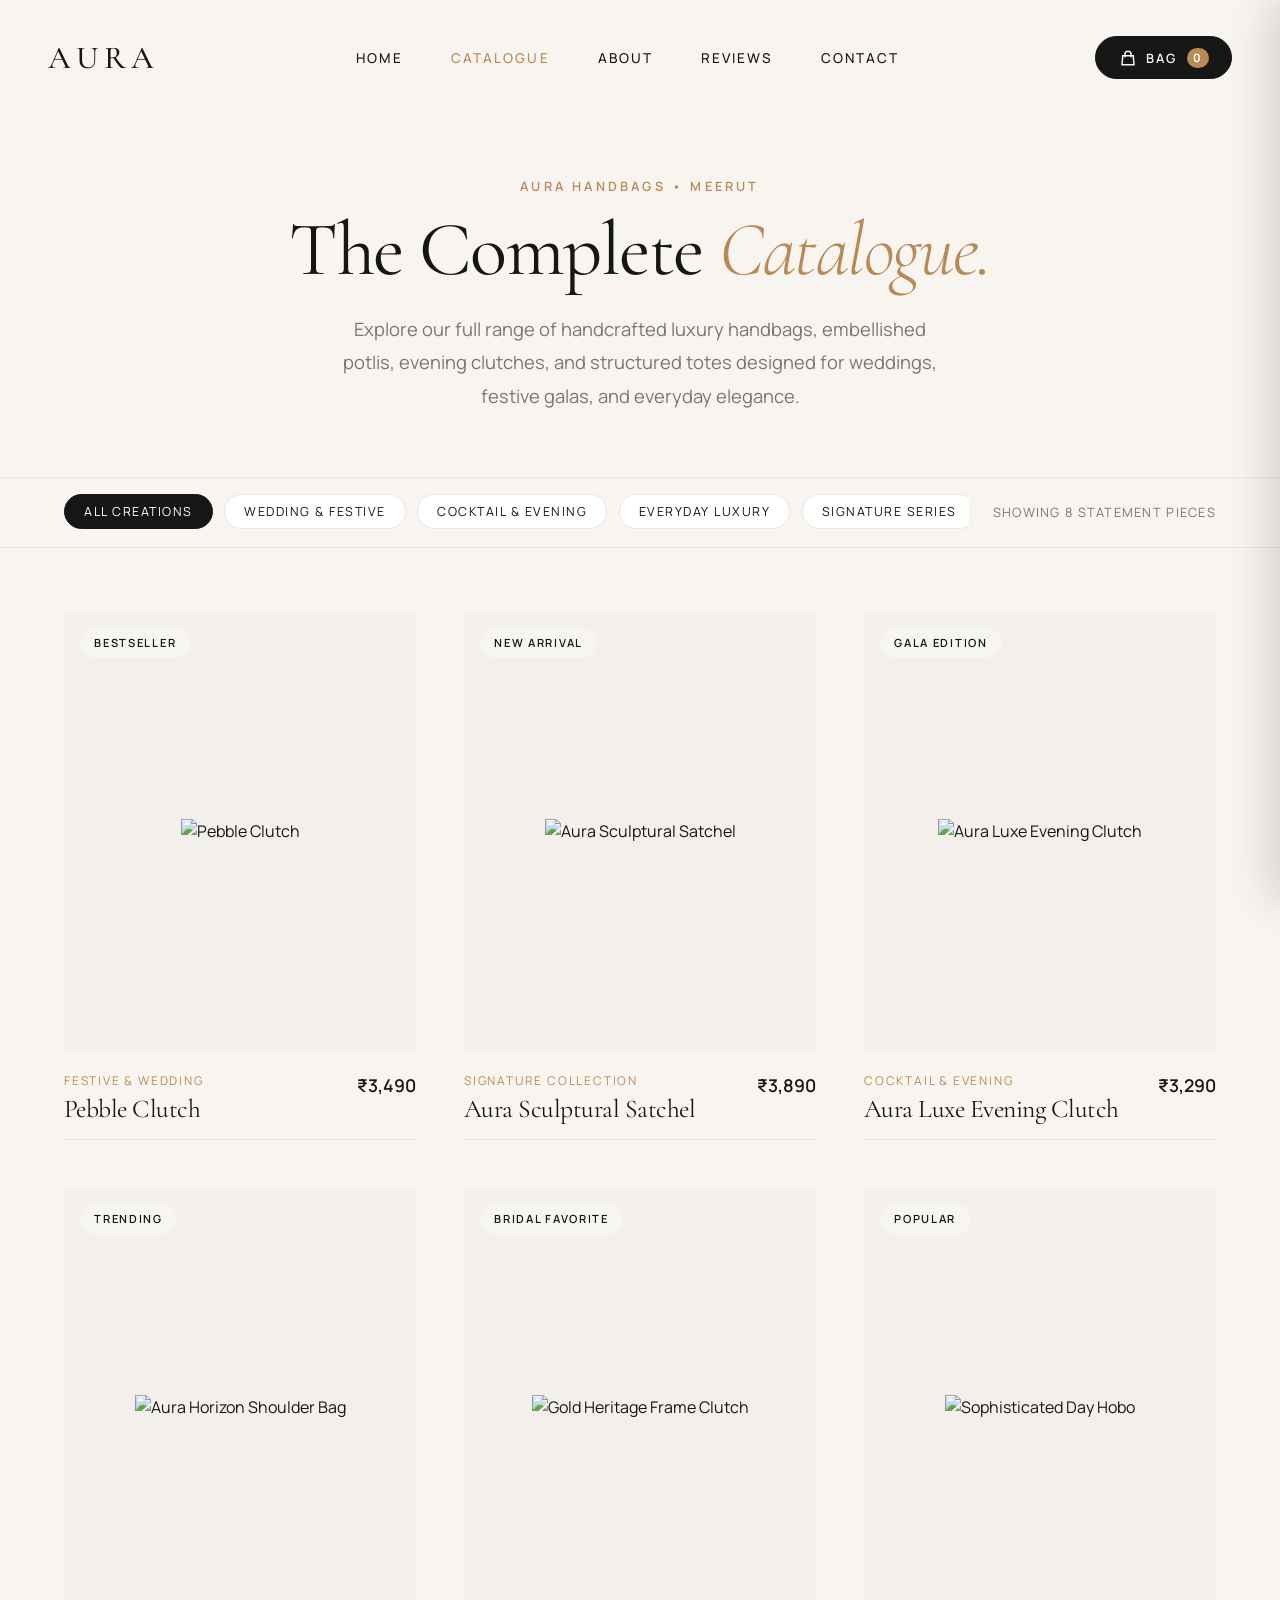
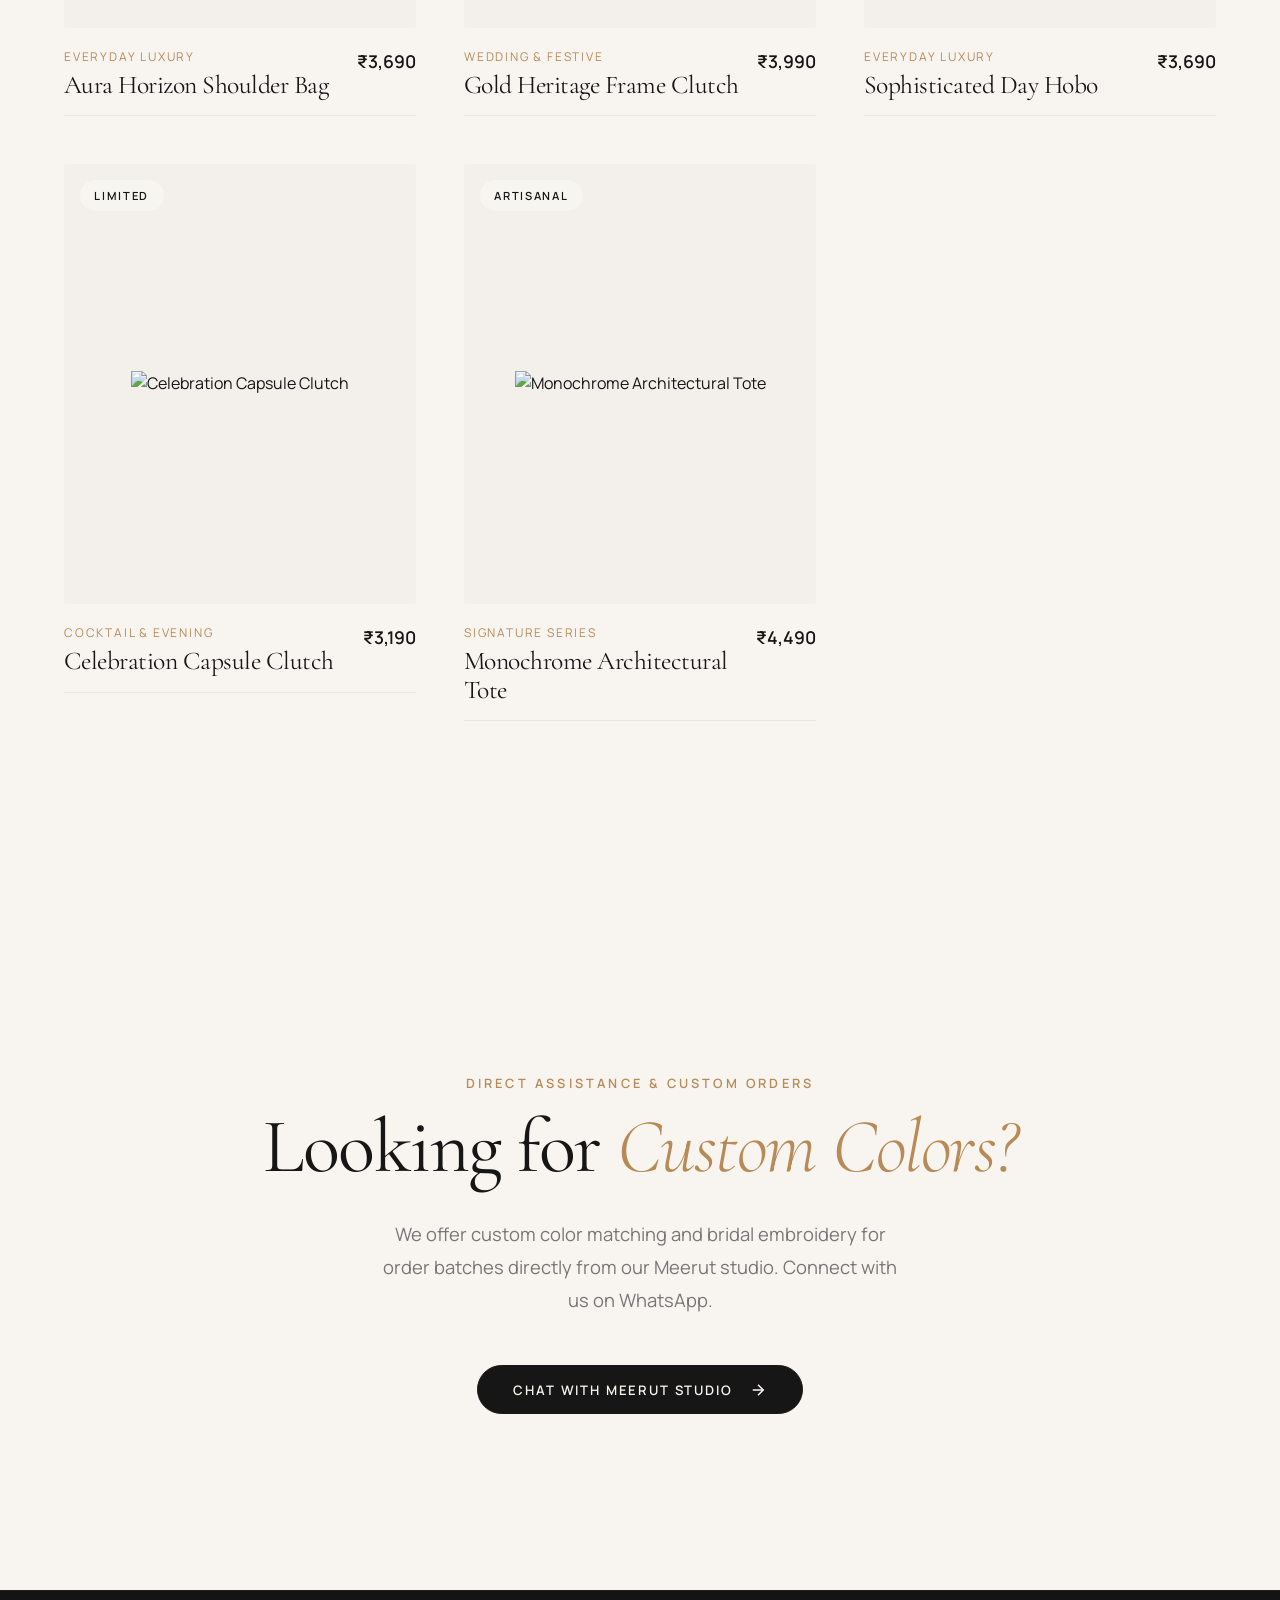
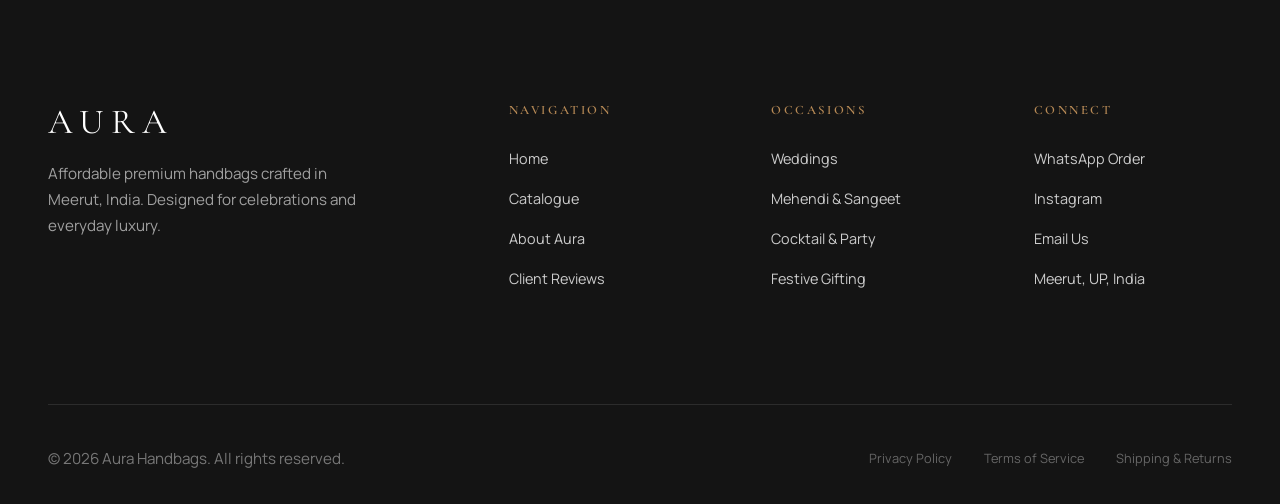
==== commit 6fd0a712: "feat: implement core site navigation and interactivity while refining the product page layout and st" ====
--- a/collections.html
+++ b/collections.html
@@ -51,14 +51,14 @@
 
     /* Filter & Controls Bar */
     .filter-bar-section {
-      padding: 2rem 4rem;
-      background-color: var(--bg-primary);
+      padding: 1rem 4rem;
+      background-color: rgba(248, 245, 241, 0.95);
       position: sticky;
-      top: 4.8rem;
+      top: 64px;
       z-index: 100;
       border-bottom: 1px solid var(--border-color);
-      backdrop-filter: blur(10px);
-      -webkit-backdrop-filter: blur(10px);
+      backdrop-filter: blur(12px);
+      -webkit-backdrop-filter: blur(12px);
     }
 
     .filter-container {
@@ -67,26 +67,40 @@
       display: flex;
       justify-content: space-between;
       align-items: center;
-      flex-wrap: wrap;
       gap: 1.5rem;
+      width: 100%;
     }
 
     .filter-tags {
       display: flex;
-      gap: 0.8rem;
-      flex-wrap: wrap;
+      gap: 0.7rem;
+      align-items: center;
+      overflow-x: auto;
+      white-space: nowrap;
+      scrollbar-width: none;
+      -ms-overflow-style: none;
+      -webkit-overflow-scrolling: touch;
+      max-width: 100%;
+      min-width: 0;
+      padding-bottom: 2px;
+    }
+
+    .filter-tags::-webkit-scrollbar {
+      display: none;
     }
 
     .filter-btn {
-      font-size: 0.8rem;
+      font-size: 0.78rem;
       text-transform: uppercase;
-      letter-spacing: 0.15em;
-      padding: 0.6rem 1.4rem;
+      letter-spacing: 0.12em;
+      padding: 0.5rem 1.2rem;
       border-radius: 30px;
       border: 1px solid var(--border-color);
       background-color: var(--bg-white);
       color: var(--text-primary);
       cursor: pointer;
+      flex-shrink: 0;
+      white-space: nowrap;
       transition: all 0.3s ease;
     }
 
@@ -98,10 +112,12 @@
     }
 
     .filter-count {
-      font-size: 0.85rem;
+      font-size: 0.8rem;
       color: var(--text-secondary);
       text-transform: uppercase;
       letter-spacing: 0.1em;
+      white-space: nowrap;
+      flex-shrink: 0;
     }
 
     /* Collections Catalogue Grid */
@@ -203,12 +219,22 @@
         gap: 2rem;
       }
       .collections-hero {
-        padding: 8rem 2rem 3rem 2rem;
-      }
-      .filter-bar-section,
+        padding: 6rem 1.5rem 2rem 1.5rem;
+      }
+      .filter-bar-section {
+        padding: 0.75rem 1.25rem;
+        top: 52px;
+      }
       .catalogue-section {
-        padding-left: 2rem;
-        padding-right: 2rem;
+        padding: 2rem 1.25rem 4rem 1.25rem;
+      }
+      .filter-container {
+        flex-direction: column;
+        align-items: flex-start;
+        gap: 0.6rem;
+      }
+      .filter-tags {
+        width: 100%;
       }
     }
 
@@ -216,10 +242,9 @@
       .catalogue-grid {
         grid-template-columns: 1fr;
       }
-      .filter-bar-section,
-      .catalogue-section {
-        padding-left: 1.5rem;
-        padding-right: 1.5rem;
+      .filter-btn {
+        padding: 0.45rem 1rem;
+        font-size: 0.75rem;
       }
     }
   </style>
@@ -228,6 +253,12 @@
 
   <!-- Transparent / Sticky Navbar -->
   <header class="navbar scrolled" id="navbar">
+    <div class="mobile-toggle" aria-label="Toggle Navigation">
+      <span></span>
+      <span></span>
+      <span></span>
+    </div>
+
     <a href="index.html" class="nav-brand">AURA</a>
     
     <ul class="nav-links" id="nav-menu">
@@ -239,18 +270,13 @@
     </ul>
 
     <div class="nav-actions">
-      <button class="nav-whatsapp-btn whatsapp-trigger" aria-label="Order on WhatsApp">
+      <button class="nav-cart-btn cart-drawer-toggle" aria-label="Shopping Bag">
         <svg viewBox="0 0 24 24">
-          <path d="M17.472 14.382c-.297-.149-1.758-.867-2.03-.967-.273-.099-.471-.148-.67.15-.197.297-.767.966-.94 1.164-.173.199-.347.223-.644.075-.297-.15-1.255-.463-2.39-1.475-.883-.788-1.48-1.761-1.653-2.059-.173-.297-.018-.458.13-.606.134-.133.298-.347.446-.521.151-.172.2-.296.3-.495.099-.198.05-.372-.025-.521-.075-.148-.669-1.611-.916-2.206-.242-.579-.487-.501-.669-.51l-.57-.01c-.198 0-.52.074-.792.372s-1.04 1.016-1.04 2.479 1.065 2.876 1.213 3.074c.149.198 2.095 3.2 5.076 4.487.709.306 1.263.489 1.694.626.712.226 1.36.194 1.872.118.571-.085 1.758-.719 2.006-1.413.248-.695.248-1.29.173-1.414-.074-.124-.272-.198-.57-.347m-5.421 7.403h-.004a9.87 9.87 0 01-5.031-1.378l-.361-.214-3.741.982.998-3.648-.235-.374a9.86 9.86 0 01-1.51-5.26c.001-5.45 4.436-9.884 9.888-9.884 2.64 0 5.122 1.03 6.988 2.898a9.825 9.825 0 012.893 6.99c-.002 5.45-4.437 9.884-9.885 9.884m0-18.413C6.442 3.372 1.6 8.213 1.6 14.22c0 2.05.57 4.04 1.646 5.772L1.5 24.283l4.417-1.159c1.67 1.006 3.597 1.537 5.631 1.538h.005c6.01 0 10.852-4.843 10.854-10.852 0-2.898-1.129-5.623-3.18-7.674C17.175 4.085 14.45 2.96 11.601 2.96z"/>
+          <path d="M16 11V7a4 4 0 00-8 0v4M5 9h14l1 12H4L5 9z"/>
         </svg>
-        <span>WhatsApp</span>
+        <span class="nav-cart-text">BAG</span>
+        <span class="cart-count-badge">0</span>
       </button>
-
-      <div class="mobile-toggle" aria-label="Toggle Navigation">
-        <span></span>
-        <span></span>
-        <span></span>
-      </div>
     </div>
   </header>
 
@@ -541,5 +567,58 @@
       }
     }
   </script>
+
+  <!-- Cart Drawer Overlay -->
+  <div class="cart-overlay" id="cart-overlay"></div>
+
+  <!-- Cart Drawer Panel -->
+  <aside class="cart-drawer" id="cart-drawer" aria-label="Shopping Bag">
+    <div class="cart-drawer-header">
+      <h3 class="cart-drawer-title">YOUR SHOPPING BAG</h3>
+      <button class="cart-close-btn" id="cart-drawer-close" aria-label="Close bag">&times;</button>
+    </div>
+
+    <div class="cart-drawer-body">
+      <div class="cart-empty-notice" id="cart-empty-notice">
+        <svg class="cart-empty-icon" viewBox="0 0 24 24" fill="none" stroke="currentColor" stroke-width="1.5">
+          <path d="M16 11V7a4 4 0 00-8 0v4M5 9h14l1 12H4L5 9z"/>
+        </svg>
+        <p>Your shopping bag is currently empty.</p>
+        <a href="collections.html" class="cart-secondary-link" style="color: var(--accent-gold); font-weight: 600;">Explore Catalogue &rarr;</a>
+      </div>
+
+      <div id="cart-drawer-items">
+        <!-- Dynamically rendered by cart.js -->
+      </div>
+    </div>
+
+    <div class="cart-drawer-footer" id="cart-footer-actions" style="display: none;">
+      <div class="cart-subtotal-row">
+        <span>Subtotal</span>
+        <span id="cart-subtotal">₹0</span>
+      </div>
+      <div class="cart-shipping-note">Complimentary Express Shipping Across India</div>
+      
+      <button type="button" class="cart-checkout-btn" onclick="window.checkoutCart()">Proceed to Checkout</button>
+      <a href="#" class="whatsapp-trigger cart-secondary-link">Need assistance? Chat on WhatsApp &rarr;</a>
+    </div>
+  </aside>
+
+  <!-- Checkout Success Modal -->
+  <div class="checkout-modal-backdrop" id="checkout-modal">
+    <div class="checkout-modal-card">
+      <div class="checkout-success-icon">&check;</div>
+      <h3 class="checkout-modal-title">Order Confirmed</h3>
+      <p class="checkout-modal-subtitle">Thank you for your order with AURA Handbags. Our Meerut studio has received your order details.</p>
+      
+      <div class="checkout-summary-box">
+        <div id="checkout-summary-text"></div>
+      </div>
+
+      <button type="button" class="cart-checkout-btn" onclick="document.getElementById('checkout-modal').classList.remove('active')">Continue Shopping</button>
+    </div>
+  </div>
+
+  <script src="js/cart.js"></script>
 </body>
 </html>
--- a/css/style.css
+++ b/css/style.css
@@ -47,6 +47,8 @@
   color: var(--text-primary);
   -webkit-font-smoothing: antialiased;
   -moz-osx-font-smoothing: grayscale;
+  overflow-x: hidden;
+  max-width: 100vw;
 }
 
 body {
@@ -54,6 +56,9 @@
   font-weight: 400;
   line-height: 1.6;
   overflow-x: hidden;
+  max-width: 100vw;
+  width: 100%;
+  position: relative;
   background-color: var(--bg-primary);
   color: var(--text-primary);
   cursor: default;
@@ -187,42 +192,29 @@
   top: 0;
   left: 0;
   width: 100%;
-  padding: 2.2rem 4rem;
+  padding: 2rem 4rem;
   z-index: 1000;
   display: flex;
   align-items: center;
   justify-content: space-between;
-  transition: padding 0.5s var(--ease-out-expo), background-color 0.5s ease, border-bottom 0.5s ease;
+  background-color: var(--bg-primary);
+  border-bottom: 1px solid transparent;
+  box-shadow: none;
+  transition: padding 0.4s var(--ease-out-expo), background-color 0.4s ease, border-color 0.4s ease, box-shadow 0.4s ease;
 }
 
 .navbar.scrolled {
   padding: 1.2rem 4rem;
-  background-color: rgba(248, 245, 241, 0.92);
+  background-color: var(--bg-primary);
   backdrop-filter: blur(12px);
   -webkit-backdrop-filter: blur(12px);
   border-bottom: 1px solid var(--border-color);
-}
-
-/* Online Image Watermark Badge */
+  box-shadow: 0 4px 20px rgba(0, 0, 0, 0.04);
+}
+
+/* Online Image Watermark Badge (Hidden) */
 .online-image-watermark {
-  position: absolute;
-  top: 10px;
-  right: 10px;
-  background-color: rgba(22, 22, 22, 0.75);
-  backdrop-filter: blur(4px);
-  -webkit-backdrop-filter: blur(4px);
-  color: #FFFFFF;
-  font-size: 0.62rem;
-  font-family: var(--font-sans);
-  text-transform: uppercase;
-  letter-spacing: 0.15em;
-  font-weight: 600;
-  padding: 0.35rem 0.7rem;
-  border-radius: 20px;
-  z-index: 10;
-  pointer-events: none;
-  border: 1px solid rgba(255, 255, 255, 0.25);
-  box-shadow: 0 4px 12px rgba(0, 0, 0, 0.15);
+  display: none !important;
 }
 
 .nav-brand {
@@ -277,7 +269,8 @@
   gap: 1.5rem;
 }
 
-.nav-whatsapp-btn {
+.nav-whatsapp-btn,
+.nav-cart-btn {
   display: inline-flex;
   align-items: center;
   gap: 0.6rem;
@@ -287,23 +280,51 @@
   font-weight: 600;
   color: var(--bg-primary);
   background-color: var(--text-primary);
-  padding: 0.75rem 1.6rem;
+  padding: 0.65rem 1.4rem;
   border-radius: 40px;
+  border: 1px solid var(--text-primary);
   transition: var(--transition-smooth);
   position: relative;
   overflow: hidden;
-}
-
-.nav-whatsapp-btn:hover {
+  cursor: pointer;
+}
+
+.nav-whatsapp-btn:hover,
+.nav-cart-btn:hover {
   background-color: var(--accent-gold);
+  border-color: var(--accent-gold);
   color: var(--bg-white);
 }
 
-.nav-whatsapp-btn svg {
-  width: 20px;
+.nav-whatsapp-btn svg,
+.nav-cart-btn svg {
+  width: 18px;
+  height: 18px;
+  fill: none;
+  stroke: currentColor;
+  stroke-width: 2;
+  flex-shrink: 0;
+}
+
+.cart-count-badge {
+  display: inline-flex;
+  align-items: center;
+  justify-content: center;
+  min-width: 20px;
   height: 20px;
-  fill: currentColor;
-  flex-shrink: 0;
+  padding: 0 6px;
+  border-radius: 10px;
+  background-color: var(--accent-gold);
+  color: #FFFFFF;
+  font-size: 0.72rem;
+  font-weight: 700;
+  line-height: 1;
+  transition: transform 0.2s ease, background-color 0.2s ease;
+}
+
+.nav-cart-btn:hover .cart-count-badge {
+  background-color: var(--bg-primary);
+  color: var(--text-primary);
 }
 
 /* Mobile Menu Toggle */
@@ -461,15 +482,16 @@
 .btn-magnetic {
   display: inline-flex;
   align-items: center;
-  gap: 1.2rem;
-  padding: 1.25rem 2.8rem;
+  gap: 1rem;
+  padding: 0.9rem 2.2rem;
   border-radius: 50px;
-  font-size: 0.85rem;
-  text-transform: uppercase;
-  letter-spacing: 0.2em;
+  font-size: 0.82rem;
+  text-transform: uppercase;
+  letter-spacing: 0.14em;
   font-weight: 600;
   position: relative;
   overflow: hidden;
+  white-space: nowrap;
   transition: transform 0.3s ease;
 }
 
@@ -1265,3 +1287,372 @@
 .footer-legal a:hover {
   color: #999999;
 }
+
+/* ==========================================================================
+   Shopping Cart Drawer & Modal System
+   ========================================================================== */
+
+/* Cart Overlay Backdrop */
+.cart-overlay {
+  position: fixed;
+  inset: 0;
+  background-color: rgba(0, 0, 0, 0.45);
+  backdrop-filter: blur(4px);
+  -webkit-backdrop-filter: blur(4px);
+  z-index: 9998;
+  opacity: 0;
+  visibility: hidden;
+  transition: opacity 0.4s ease, visibility 0.4s ease;
+}
+
+.cart-overlay.active {
+  opacity: 1;
+  visibility: visible;
+}
+
+/* Slide-Over Cart Drawer Panel */
+.cart-drawer {
+  position: fixed;
+  top: 0;
+  right: 0;
+  width: 100%;
+  max-width: 440px;
+  height: 100vh;
+  background-color: var(--bg-primary);
+  z-index: 9999;
+  transform: translateX(100%);
+  transition: transform 0.45s var(--ease-out-expo);
+  display: flex;
+  flex-direction: column;
+  box-shadow: -10px 0 40px rgba(0, 0, 0, 0.15);
+}
+
+.cart-drawer.active {
+  transform: translateX(0);
+}
+
+/* Cart Header */
+.cart-drawer-header {
+  padding: 1.5rem 2rem;
+  border-bottom: 1px solid var(--border-color);
+  display: flex;
+  align-items: center;
+  justify-content: space-between;
+  background-color: var(--bg-primary);
+}
+
+.cart-drawer-title {
+  font-family: var(--font-sans);
+  font-size: 0.9rem;
+  text-transform: uppercase;
+  letter-spacing: 0.18em;
+  font-weight: 700;
+  color: var(--text-primary);
+}
+
+.cart-close-btn {
+  background: none;
+  border: none;
+  font-size: 1.5rem;
+  line-height: 1;
+  color: var(--text-primary);
+  cursor: pointer;
+  padding: 0.4rem;
+  transition: transform 0.2s ease, color 0.2s ease;
+}
+
+.cart-close-btn:hover {
+  transform: scale(1.1);
+  color: var(--accent-gold);
+}
+
+/* Cart Body Items List */
+.cart-drawer-body {
+  flex: 1;
+  overflow-y: auto;
+  padding: 1.5rem 2rem;
+}
+
+.cart-empty-notice {
+  display: flex;
+  flex-direction: column;
+  align-items: center;
+  justify-content: center;
+  height: 100%;
+  text-align: center;
+  gap: 1.2rem;
+  color: var(--text-secondary);
+}
+
+.cart-empty-icon {
+  width: 48px;
+  height: 48px;
+  stroke: var(--text-secondary);
+  opacity: 0.5;
+}
+
+.cart-item {
+  display: flex;
+  gap: 1.2rem;
+  padding-bottom: 1.4rem;
+  margin-bottom: 1.4rem;
+  border-bottom: 1px solid var(--border-color);
+  align-items: flex-start;
+}
+
+.cart-item-img {
+  width: 110px;
+  height: 110px;
+  border-radius: 6px;
+  overflow: hidden;
+  background-color: #F3EFEA;
+  flex-shrink: 0;
+}
+
+.cart-item-img img {
+  width: 100%;
+  height: 100%;
+  object-fit: cover;
+}
+
+.cart-item-info {
+  flex: 1;
+  min-width: 0;
+}
+
+.cart-item-title {
+  font-family: var(--font-serif);
+  font-size: 1.15rem;
+  font-weight: 500;
+  color: var(--text-primary);
+  margin-bottom: 0.2rem;
+  white-space: nowrap;
+  overflow: hidden;
+  text-overflow: ellipsis;
+}
+
+.cart-item-meta {
+  font-size: 0.78rem;
+  color: var(--text-secondary);
+  margin-bottom: 0.3rem;
+}
+
+.cart-item-price {
+  font-size: 0.95rem;
+  font-weight: 600;
+  color: var(--text-primary);
+  margin-bottom: 0.6rem;
+}
+
+.cart-item-actions {
+  display: flex;
+  align-items: center;
+  justify-content: space-between;
+}
+
+.cart-qty-stepper {
+  display: inline-flex;
+  align-items: center;
+  gap: 0.8rem;
+  border: 1px solid var(--border-color);
+  border-radius: 20px;
+  padding: 0.2rem 0.6rem;
+  background-color: var(--bg-white);
+}
+
+.cart-qty-stepper button {
+  background: none;
+  border: none;
+  font-size: 0.9rem;
+  font-weight: 600;
+  cursor: pointer;
+  padding: 0 0.4rem;
+  color: var(--text-primary);
+}
+
+.cart-qty-stepper span {
+  font-size: 0.85rem;
+  font-weight: 600;
+}
+
+.cart-remove-btn {
+  background: none;
+  border: none;
+  font-size: 0.75rem;
+  text-transform: uppercase;
+  letter-spacing: 0.08em;
+  color: #888888;
+  cursor: pointer;
+  text-decoration: underline;
+  transition: color 0.2s ease;
+}
+
+.cart-remove-btn:hover {
+  color: #d9534f;
+}
+
+/* Cart Footer */
+.cart-drawer-footer {
+  padding: 1.5rem 2rem;
+  border-top: 1px solid var(--border-color);
+  background-color: var(--bg-white);
+}
+
+.cart-subtotal-row {
+  display: flex;
+  justify-content: space-between;
+  align-items: center;
+  font-size: 1.1rem;
+  font-weight: 600;
+  color: var(--text-primary);
+  margin-bottom: 0.4rem;
+}
+
+.cart-shipping-note {
+  font-size: 0.78rem;
+  color: var(--accent-gold);
+  text-transform: uppercase;
+  letter-spacing: 0.1em;
+  margin-bottom: 1.2rem;
+}
+
+.cart-checkout-btn {
+  width: 100%;
+  padding: 0.9rem;
+  background-color: var(--text-primary);
+  color: var(--bg-primary);
+  border: none;
+  border-radius: 40px;
+  font-family: var(--font-sans);
+  font-size: 0.82rem;
+  text-transform: uppercase;
+  letter-spacing: 0.15em;
+  font-weight: 600;
+  cursor: pointer;
+  transition: var(--transition-fast);
+  margin-bottom: 0.8rem;
+}
+
+.cart-checkout-btn:hover {
+  background-color: var(--accent-gold);
+  color: var(--bg-white);
+}
+
+.cart-secondary-link {
+  display: block;
+  text-align: center;
+  font-size: 0.78rem;
+  color: var(--text-secondary);
+  text-decoration: none;
+  transition: color 0.2s ease;
+}
+
+.cart-secondary-link:hover {
+  color: var(--accent-gold);
+}
+
+/* Toast Notification */
+.aura-toast {
+  position: fixed;
+  bottom: 30px;
+  left: 50%;
+  transform: translateX(-50%) translateY(20px);
+  background-color: #161616;
+  color: #FFFFFF;
+  padding: 0.85rem 1.8rem;
+  border-radius: 30px;
+  font-size: 0.82rem;
+  letter-spacing: 0.05em;
+  font-weight: 500;
+  box-shadow: 0 10px 30px rgba(0, 0, 0, 0.25);
+  opacity: 0;
+  visibility: hidden;
+  transition: opacity 0.35s ease, transform 0.35s ease, visibility 0.35s ease;
+  z-index: 10005;
+  white-space: nowrap;
+}
+
+.aura-toast.show {
+  opacity: 1;
+  visibility: visible;
+  transform: translateX(-50%) translateY(0);
+}
+
+/* Checkout Success Modal */
+.checkout-modal-backdrop {
+  position: fixed;
+  inset: 0;
+  background-color: rgba(0, 0, 0, 0.5);
+  backdrop-filter: blur(5px);
+  -webkit-backdrop-filter: blur(5px);
+  z-index: 10010;
+  display: flex;
+  align-items: center;
+  justify-content: center;
+  padding: 1.5rem;
+  opacity: 0;
+  visibility: hidden;
+  transition: opacity 0.35s ease, visibility 0.35s ease;
+}
+
+.checkout-modal-backdrop.active {
+  opacity: 1;
+  visibility: visible;
+}
+
+.checkout-modal-card {
+  background-color: var(--bg-primary);
+  border-radius: 8px;
+  padding: 2.5rem 2rem;
+  max-width: 480px;
+  width: 100%;
+  text-align: center;
+  border: 1px solid var(--border-color);
+  box-shadow: 0 20px 50px rgba(0, 0, 0, 0.2);
+}
+
+.checkout-success-icon {
+  width: 54px;
+  height: 54px;
+  background-color: var(--accent-gold);
+  color: #FFFFFF;
+  border-radius: 50%;
+  display: flex;
+  align-items: center;
+  justify-content: center;
+  margin: 0 auto 1.2rem auto;
+  font-size: 1.6rem;
+}
+
+.checkout-modal-title {
+  font-family: var(--font-serif);
+  font-size: 1.8rem;
+  margin-bottom: 0.5rem;
+}
+
+.checkout-modal-subtitle {
+  font-size: 0.85rem;
+  color: var(--text-secondary);
+  margin-bottom: 1.5rem;
+}
+
+.checkout-summary-box {
+  background-color: var(--bg-white);
+  border: 1px solid var(--border-color);
+  border-radius: 4px;
+  padding: 1.2rem;
+  margin-bottom: 1.5rem;
+  text-align: left;
+  font-size: 0.85rem;
+  line-height: 1.6;
+  white-space: pre-line;
+}
+
+.checkout-total-row {
+  display: flex;
+  justify-content: space-between;
+  font-weight: 700;
+  margin-top: 0.8rem;
+  padding-top: 0.8rem;
+  border-top: 1px solid var(--border-color);
+}
--- a/css/responsive.css
+++ b/css/responsive.css
@@ -114,16 +114,53 @@
     cursor: auto !important;
   }
 
-  .navbar {
-    padding: 1.2rem 1.5rem;
-  }
-
+  .navbar,
   .navbar.scrolled {
-    padding: 0.9rem 1.5rem;
+    padding: 0.9rem 1.25rem;
+    position: fixed;
+    top: 0;
+    left: 0;
+    width: 100%;
+    display: flex;
+    justify-content: space-between;
+    align-items: center;
+    box-sizing: border-box;
+  }
+
+  .nav-brand {
+    position: absolute;
+    left: 50%;
+    transform: translateX(-50%);
+    z-index: 1002;
   }
 
   .mobile-toggle {
     display: flex;
+    order: -1;
+    z-index: 1002;
+  }
+
+  .nav-cart-btn {
+    padding: 0.4rem;
+    background: transparent !important;
+    border: none !important;
+    color: var(--text-primary) !important;
+    gap: 0.2rem;
+    box-shadow: none !important;
+  }
+
+  .nav-cart-btn:hover {
+    background: transparent !important;
+    color: var(--accent-gold) !important;
+  }
+
+  .nav-cart-btn .nav-cart-text {
+    display: none !important;
+  }
+
+  .nav-cart-btn svg {
+    width: 22px;
+    height: 22px;
   }
 
   .nav-links {
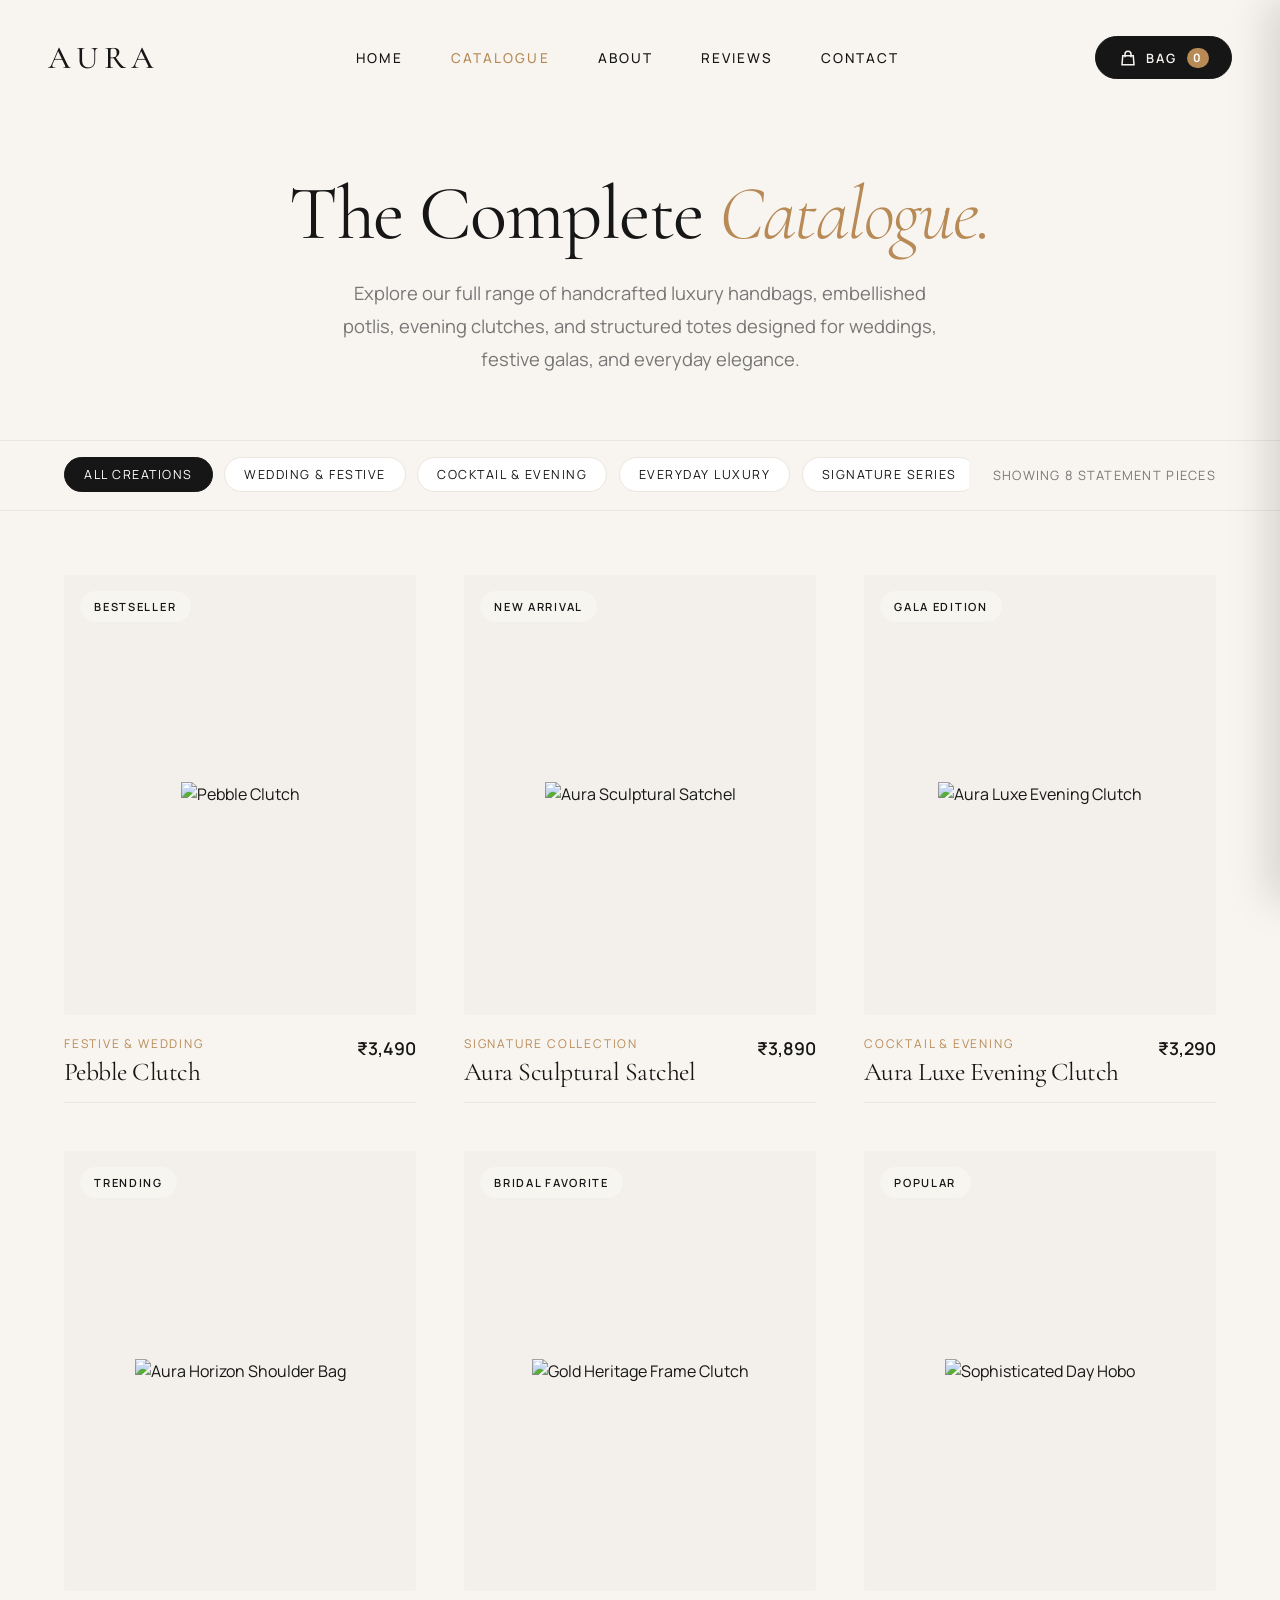
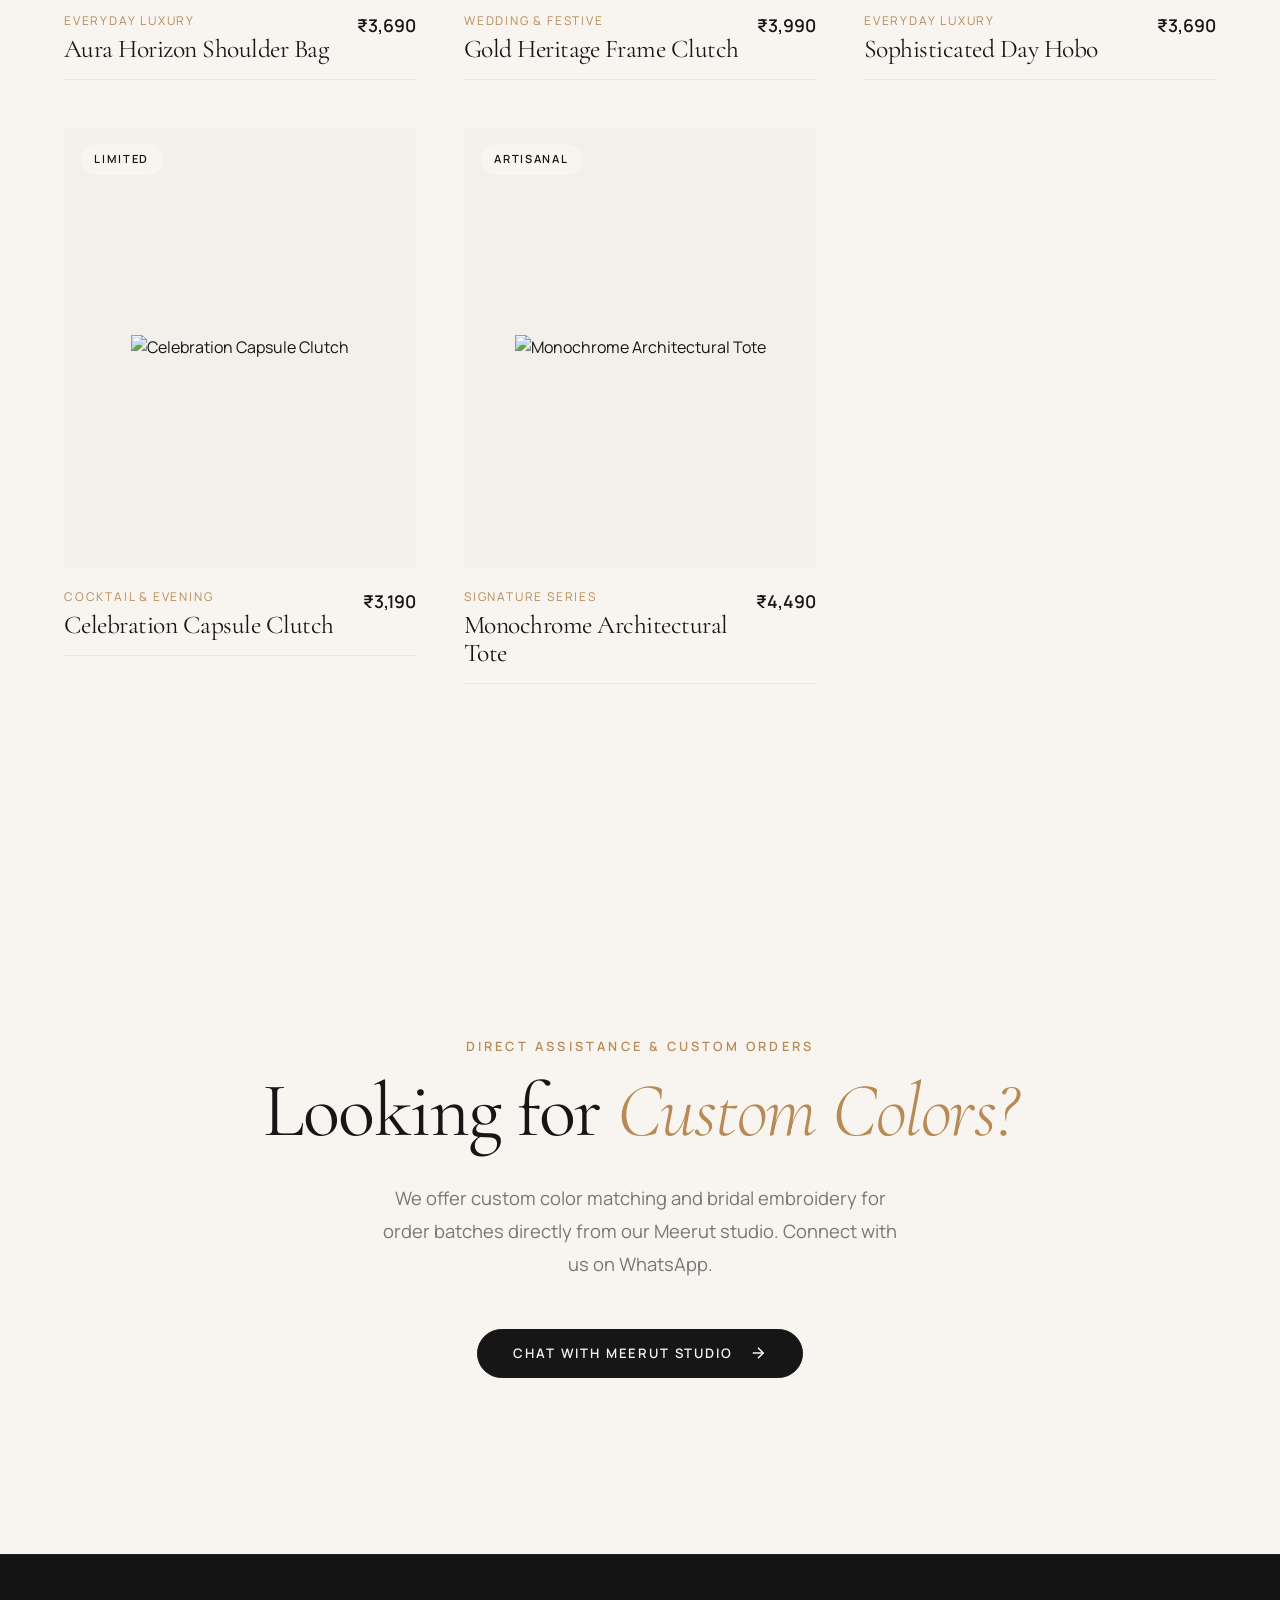
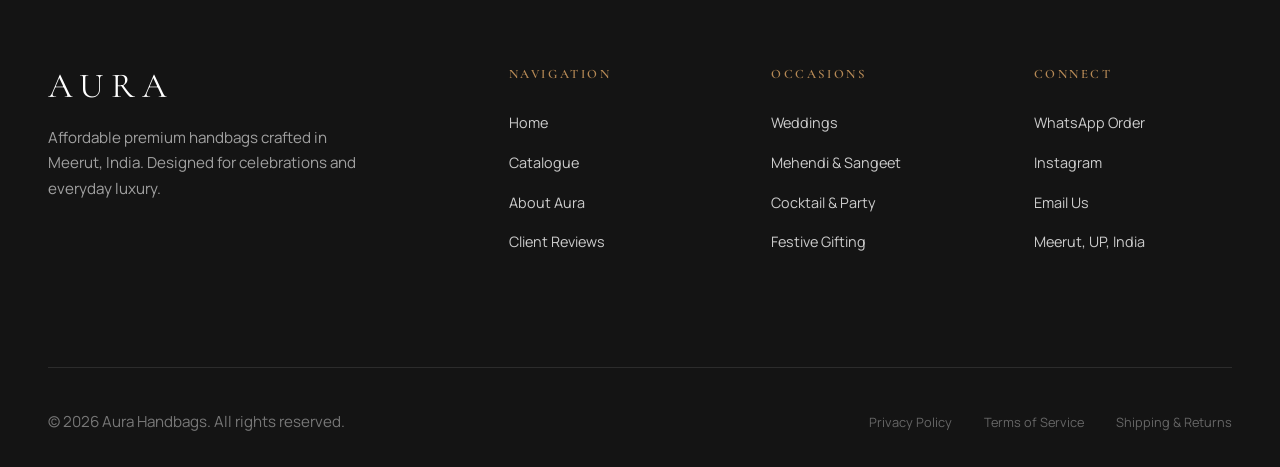
==== commit 51e7f074: "style: remove location branding and update loader subtitle text" ====
--- a/collections.html
+++ b/collections.html
@@ -283,7 +283,6 @@
   <!-- Collections Hero -->
   <section class="collections-hero">
     <div class="collections-hero-content">
-      <span class="subheading">AURA HANDBAGS &bull; MEERUT</span>
       <h1 class="collections-hero-title">The Complete <em>Catalogue.</em></h1>
       <p class="collections-hero-desc">
         Explore our full range of handcrafted luxury handbags, embellished potlis, evening clutches, and structured totes designed for weddings, festive galas, and everyday elegance.
